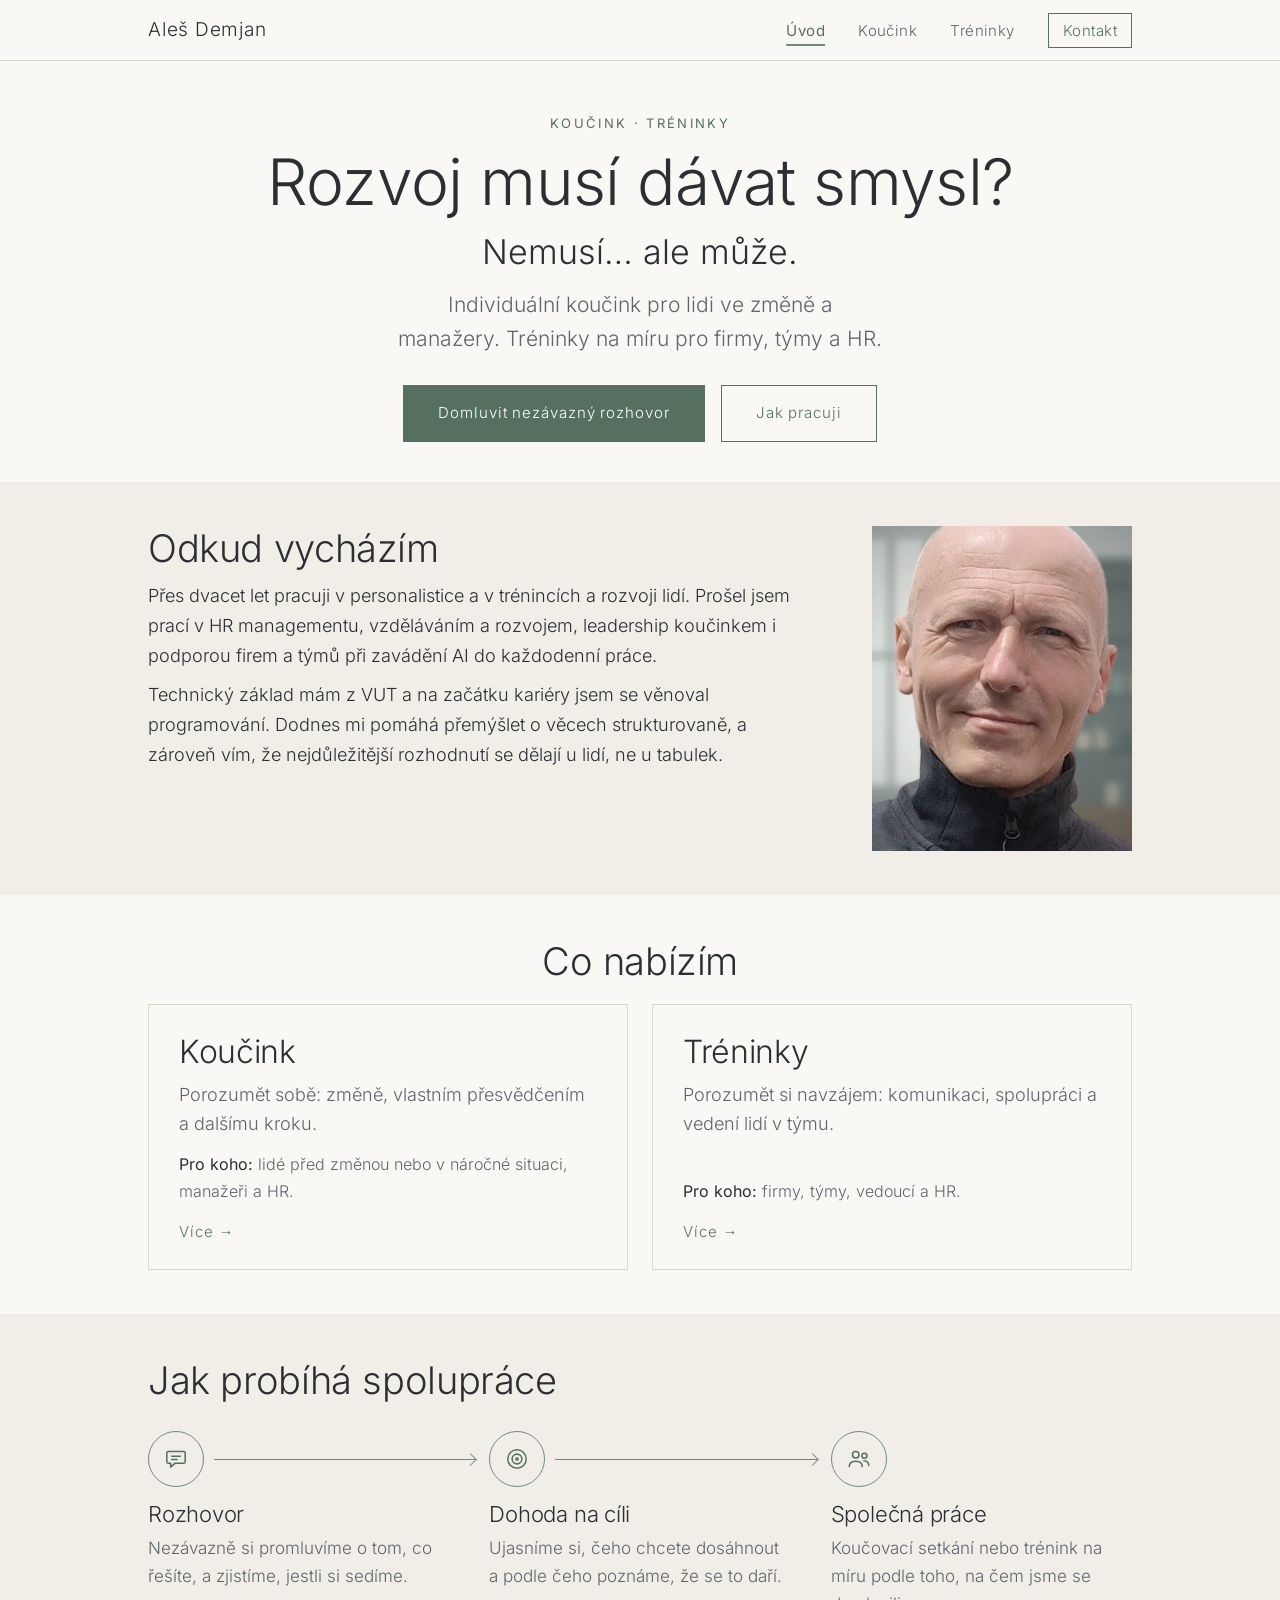
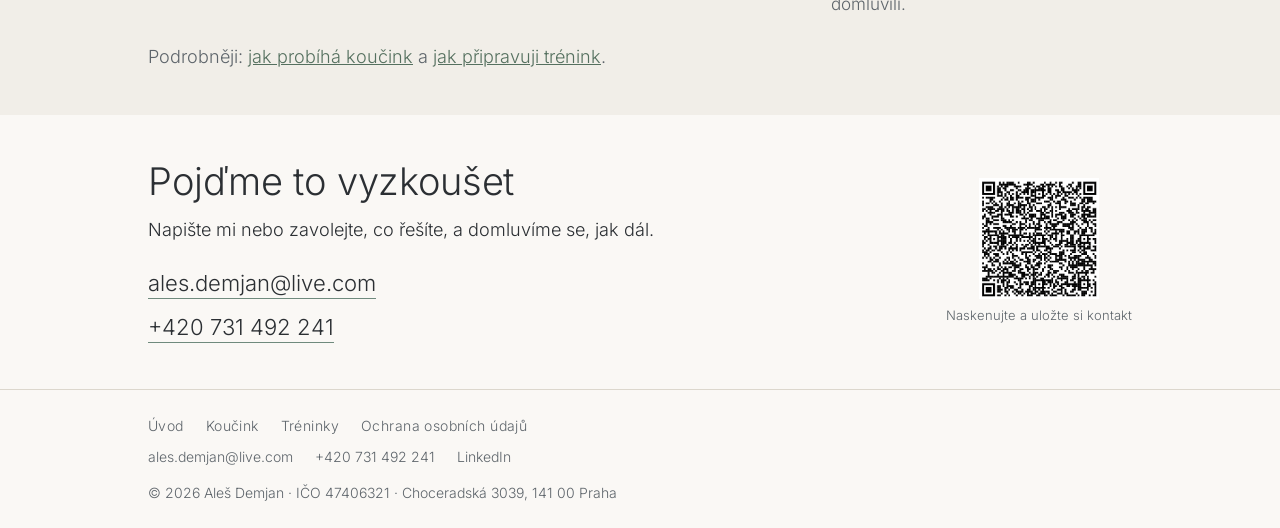
==== index.html @ a9be0a8e "P1 vizuál a UX: čitelnost, rozbalovací témata, mrak slov, kontakt, navigace, obrázky - Nadpisy s váh" ====
<!DOCTYPE html>
<html lang="cs">
<head>
<meta charset="utf-8">
<meta name="viewport" content="width=device-width, initial-scale=1">
<link rel="preload" href="/assets/fonts/inter-latin-wght-normal.woff2" as="font" type="font/woff2" crossorigin>
<link rel="preload" href="/assets/fonts/inter-latin-ext-wght-normal.woff2" as="font" type="font/woff2" crossorigin>
<title>Aleš Demjan – koučink a tréninky</title>
<meta name="description" content="Aleš Demjan – individuální koučink při změně a v náročných situacích a tréninky na míru pro firmy, týmy, vedoucí a HR.">
<link rel="canonical" href="https://alesdemjan.cz/">
<link rel="icon" href="/favicon.ico" sizes="32x32">
<link rel="icon" href="/favicon.svg" type="image/svg+xml">
<link rel="apple-touch-icon" href="/apple-touch-icon.png">
<meta property="og:type" content="website">
<meta property="og:locale" content="cs_CZ">
<meta property="og:site_name" content="Aleš Demjan">
<meta property="og:title" content="Aleš Demjan – koučink a tréninky">
<meta property="og:description" content="Individuální koučink při změně a v náročných situacích. Tréninky a workshopy na míru pro firmy, týmy, vedoucí a HR.">
<meta property="og:url" content="https://alesdemjan.cz/">
<meta property="og:image" content="https://alesdemjan.cz/assets/img/og-uvod.jpg">
<meta property="og:image:width" content="1200">
<meta property="og:image:height" content="630">
<meta name="twitter:card" content="summary_large_image">
<link rel="stylesheet" href="assets/style.css">
<script type="application/ld+json">
{
  "@context": "https://schema.org",
  "@graph": [
    {
      "@type": "Person",
      "@id": "https://alesdemjan.cz/#person",
      "name": "Aleš Demjan",
      "url": "https://alesdemjan.cz/",
      "image": "https://alesdemjan.cz/assets/img/foto.jpg",
      "email": "mailto:ales.demjan@live.com",
      "telephone": "+420731492241",
      "jobTitle": "Kouč a lektor",
      "knowsAbout": ["koučink", "firemní tréninky", "soft skills", "leadership", "AI v práci"],
      "sameAs": ["https://www.linkedin.com/in/alesdemjan/"]
    },
    {
      "@type": "ProfessionalService",
      "@id": "https://alesdemjan.cz/#sluzby",
      "name": "Aleš Demjan – koučink a tréninky",
      "url": "https://alesdemjan.cz/",
      "image": "https://alesdemjan.cz/assets/img/og-uvod.jpg",
      "email": "mailto:ales.demjan@live.com",
      "telephone": "+420731492241",
      "taxID": "47406321",
      "address": {
        "@type": "PostalAddress",
        "streetAddress": "Choceradská 3039",
        "postalCode": "141 00",
        "addressLocality": "Praha",
        "addressCountry": "CZ"
      },
      "areaServed": { "@type": "Country", "name": "Česko" },
      "founder": { "@id": "https://alesdemjan.cz/#person" },
      "sameAs": ["https://www.linkedin.com/in/alesdemjan/"]
    }
  ]
}
</script>
</head>
<body>
<a class="skip" href="#main">Přeskočit na obsah</a>

<header class="top">
  <div class="wrap">
    <a class="brand" href="/">Aleš Demjan</a>
    <nav aria-label="Hlavní navigace">
      <a class="hide-m" href="/" aria-current="page">Úvod</a>
      <a href="/koucink">Koučink</a>
      <a href="/treninky">Tréninky</a>
      <a class="nav-cta" href="#kontakt">Kontakt</a>
    </nav>
  </div>
</header>

<main id="main">

  <section class="hero center">
    <div class="wrap">
      <span class="eyebrow">Koučink · Tréninky</span>
      <h1>Rozvoj musí dávat smysl?</h1>
      <p class="tagline">Nemusí… ale může.</p>
      <p class="lead">Individuální koučink pro lidi ve změně a manažery. Tréninky na míru pro firmy, týmy a HR.</p>
      <div class="cta">
        <a class="btn btn-primary" href="#kontakt">Domluvit nezávazný rozhovor</a>
        <a class="btn" href="/koucink">Jak pracuji</a>
      </div>
    </div>
  </section>

  <section id="o-mne" class="alt">
    <div class="wrap about">
      <div>
        <h2>Odkud vycházím</h2>
        <p>Přes dvacet let pracuji v personalistice a v trénincích a rozvoji lidí. Prošel jsem prací v HR managementu, vzděláváním a rozvojem, leadership koučinkem i podporou firem a týmů při zavádění AI do každodenní práce.</p>
        <p>Technický základ mám z VUT a na začátku kariéry jsem se věnoval programování. Dodnes mi pomáhá přemýšlet o věcech strukturovaně, a zároveň vím, že nejdůležitější rozhodnutí se dělají u lidí, ne u tabulek.</p>
      </div>
      <div class="photo">
        <img src="assets/img/foto-900.webp" fetchpriority="high" srcset="assets/img/foto-450.webp 450w, assets/img/foto-900.webp 900w" sizes="(max-width: 760px) 280px, 260px" alt="Aleš Demjan" width="900" height="1125">
      </div>
    </div>
  </section>

  <section id="nabidka">
    <div class="wrap">
      <h2 class="center">Co nabízím</h2>
      <div class="paths">
        <a class="path" href="/koucink">
          <h3>Koučink</h3>
          <p>Porozumět sobě: změně, vlastním přesvědčením a dalšímu kroku.</p>
          <p class="for"><strong>Pro koho:</strong> lidé před změnou nebo v náročné situaci, manažeři a HR.</p>
          <span class="more" aria-hidden="true">Více →</span>
        </a>
        <a class="path" href="/treninky">
          <h3>Tréninky</h3>
          <p>Porozumět si navzájem: komunikaci, spolupráci a vedení lidí v týmu.</p>
          <p class="for"><strong>Pro koho:</strong> firmy, týmy, vedoucí a HR.</p>
          <span class="more" aria-hidden="true">Více →</span>
        </a>
      </div>
    </div>
  </section>

  <section id="spoluprace" class="alt">
    <div class="wrap">
      <h2>Jak probíhá spolupráce</h2>
      <ol class="flow three">
        <li class="flow-step">
          <span class="flow-icon" aria-hidden="true"><svg viewBox="0 0 24 24"><path d="M5 5h14a1.5 1.5 0 0 1 1.5 1.5v8a1.5 1.5 0 0 1-1.5 1.5h-8l-4 3.5V16H5a1.5 1.5 0 0 1-1.5-1.5v-8A1.5 1.5 0 0 1 5 5z"/><path d="M8 9.5h8M8 12.5h5"/></svg></span>
          <h3>Rozhovor</h3>
          <p>Nezávazně si promluvíme o tom, co řešíte, a zjistíme, jestli si sedíme.</p>
        </li>
        <li class="flow-step">
          <span class="flow-icon" aria-hidden="true"><svg viewBox="0 0 24 24"><circle cx="12" cy="12" r="8.5"/><circle cx="12" cy="12" r="4.5"/><circle cx="12" cy="12" r="1"/></svg></span>
          <h3>Dohoda na cíli</h3>
          <p>Ujasníme si, čeho chcete dosáhnout a podle čeho poznáme, že se to daří.</p>
        </li>
        <li class="flow-step">
          <span class="flow-icon" aria-hidden="true"><svg viewBox="0 0 24 24"><circle cx="9" cy="8" r="3"/><path d="M3 19c0-3.3 2.7-5 6-5s6 1.7 6 5"/><circle cx="17" cy="9" r="2.3"/><path d="M16.5 13.6c2.6.1 4.5 1.6 4.5 4.4"/></svg></span>
          <h3>Společná práce</h3>
          <p>Koučovací setkání nebo trénink na míru podle toho, na čem jsme se domluvili.</p>
        </li>
      </ol>
      <p class="more-links">Podrobněji: <a href="/koucink#spoluprace">jak probíhá koučink</a> a <a href="/treninky#postup">jak připravuji trénink</a>.</p>
    </div>
  </section>

  <!-- Reference – zatím skryté. Doplnit jen se souhlasem autora citace, pak odstranit komentář kolem sekce.
  <section id="reference">
    <div class="wrap">
      <h2>Kde jsem pracoval</h2>
      <p>Typy firem a odvětví: DOPLNIT</p>
      <div class="grid">
        <blockquote class="quote">
          <p>„Text reference“</p>
          <footer>Jméno, pozice, firma</footer>
        </blockquote>
      </div>
      <p><a href="https://www.linkedin.com/in/alesdemjan/">Více na LinkedInu</a></p>
    </div>
  </section>
  -->

  <!-- Blog – zatím skrytý, až bude hotový, odstraňte komentář kolem sekce
  <section id="blog">
    <div class="wrap">
      <span class="eyebrow">Blog</span>
      <h2>Postupně sem přibudou texty</h2>
      <p>Připravuji krátké články o změně, komunikaci a vedení lidí. Pokud vás zajímá konkrétní téma, napište mi.</p>
    </div>
  </section>
  -->

  <section id="kontakt">
    <div class="wrap contact">
      <div>
        <h2>Pojďme to vyzkoušet</h2>
        <p>Napište mi nebo zavolejte, co řešíte, a domluvíme se, jak dál.</p>
        <div class="contact-lines">
          <div><a href="mailto:ales.demjan@live.com">ales.demjan@live.com</a></div>
          <div><a href="tel:+420731492241">+420 731 492 241</a></div>
        </div>
      </div>
      <a class="btn vcf" href="/kontakt.vcf" download>Uložit kontakt do telefonu</a>
      <figure class="qr">
        <img src="assets/img/qr-kontakt.png" alt="QR kód s kontaktem Aleše Demjana do telefonu" width="339" height="341" loading="lazy">
        <figcaption>Naskenujte a uložte si kontakt</figcaption>
      </figure>
    </div>
  </section>

</main>

<footer>
  <div class="wrap foot">
    <nav class="foot-nav" aria-label="Odkazy v patičce">
      <a href="/">Úvod</a>
      <a href="/koucink">Koučink</a>
      <a href="/treninky">Tréninky</a>
      <a href="/zasady-ochrany-osobnich-udaju">Ochrana osobních údajů</a>
    </nav>
    <div class="foot-contact">
      <a href="mailto:ales.demjan@live.com">ales.demjan@live.com</a>
      <a href="tel:+420731492241">+420 731 492 241</a>
      <a href="https://www.linkedin.com/in/alesdemjan/" rel="me">LinkedIn</a>
    </div>
    <div class="foot-legal">© <span id="y"></span> Aleš Demjan · IČO 47406321 · Choceradská 3039, 141 00 Praha</div>
  </div>
</footer>
<script>document.getElementById('y').textContent = new Date().getFullYear();</script>
<!-- Cloudflare Web Analytics (bez cookies) --><script type="module" src="https://static.cloudflareinsights.com/beacon.min.js" data-cf-beacon='{"token": "a8c0a45e6b894fd8a64b70126a6de083"}'></script><!-- End Cloudflare Web Analytics -->
</body>
</html>
---- assets/style.css ----
/* Společné styly pro všechny stránky alesdemjan.cz */

/* Písmo Inter (self-host, variabilní řez pokrývá 200–500) */
@font-face {
  font-family: "Inter";
  font-style: normal;
  font-weight: 100 900;
  font-display: swap;
  src: url("fonts/inter-latin-ext-wght-normal.woff2") format("woff2");
  unicode-range: U+0100-02BA, U+02BD-02C5, U+02C7-02CC, U+02CE-02D7, U+02DD-02FF, U+0304, U+0308, U+0329, U+1D00-1DBF, U+1E00-1E9F, U+1EF2-1EFF, U+2020, U+20A0-20AB, U+20AD-20C0, U+2113, U+2C60-2C7F, U+A720-A7FF;
}
@font-face {
  font-family: "Inter";
  font-style: normal;
  font-weight: 100 900;
  font-display: swap;
  src: url("fonts/inter-latin-wght-normal.woff2") format("woff2");
  unicode-range: U+0000-00FF, U+0131, U+0152-0153, U+02BB-02BC, U+02C6, U+02DA, U+02DC, U+0304, U+0308, U+0329, U+2000-206F, U+20AC, U+2122, U+2191, U+2193, U+2212, U+2215, U+FEFF, U+FFFD;
}

:root {
  --bg: #faf8f5;
  --bg-alt: #f1eee8;
  --ink: #2b2f33;
  --ink-soft: #5e656b;
  --accent: #6f8a7d;
  --accent-dark: #55705f;
  --line: #dcd7cd;
  --max: 1040px;
}
* { box-sizing: border-box; margin: 0; padding: 0; }
html { scroll-behavior: smooth; scroll-padding-top: 72px; }
body {
  font-family: "Inter", "Helvetica Neue", Arial, sans-serif;
  font-weight: 300;
  font-size: 18px;
  line-height: 1.65;
  color: var(--ink);
  background: var(--bg);
  -webkit-font-smoothing: antialiased;
}
a { color: inherit; }
:focus-visible { outline: 2px solid var(--accent-dark); outline-offset: 3px; }
.wrap { max-width: var(--max); margin: 0 auto; padding: 0 28px; }

/* Navigace */
header.top {
  position: sticky; top: 0; z-index: 10;
  background: rgba(250,248,245,.92);
  backdrop-filter: blur(8px);
  border-bottom: 1px solid var(--line);
}
header.top .wrap { display: flex; justify-content: space-between; align-items: center; height: 60px; }
.brand { font-weight: 300; font-size: 19px; letter-spacing: .04em; text-decoration: none; white-space: nowrap; }
nav { white-space: nowrap; }
nav a {
  text-decoration: none; font-size: 15px; letter-spacing: .03em;
  margin-left: 28px; color: var(--ink-soft); transition: color .2s;
}
nav a:hover, nav a[aria-current="page"] { color: var(--accent-dark); }
nav a[aria-current="page"] { font-weight: 400; text-decoration: underline; text-decoration-color: var(--accent); text-decoration-thickness: 2px; text-underline-offset: 8px; }
nav a.nav-cta { padding: 7px 14px; border: 1px solid var(--accent-dark); color: var(--accent-dark); transition: background .2s, color .2s; }
nav a.nav-cta:hover { background: var(--accent-dark); color: #fff; }
.skip { position: absolute; left: 12px; top: -60px; z-index: 20; padding: 10px 16px; background: var(--accent-dark); color: #fff; text-decoration: none; }
.skip:focus { top: 10px; }

/* Sekce */
section { padding: 44px 0; }
section.alt { background: var(--bg-alt); }
h1, h2, h3, h4 { font-weight: 300; letter-spacing: -.01em; line-height: 1.2; }
h1 { font-size: clamp(38px, 6vw, 64px); }
h2 { font-size: clamp(28px, 3.6vw, 38px); margin-bottom: 10px; }
h3 { font-size: 22px; font-weight: 300; margin-bottom: 6px; }
.eyebrow {
  font-size: 13px; letter-spacing: .18em; text-transform: uppercase;
  color: var(--accent-dark); font-weight: 400; margin-bottom: 10px; display: block;
}
.lead { font-size: 21px; color: var(--ink-soft); max-width: 640px; margin-top: 14px; }
p { max-width: 680px; }
p + p { margin-top: 10px; }

/* Hero */
.hero { padding: 52px 0 40px; }
.hero.center { text-align: center; }
.hero.center h1, .hero.center .lead { text-wrap: balance; }
.tagline { font-weight: 300; font-size: clamp(24px, 3.2vw, 34px); line-height: 1.25; margin-top: 10px; }
h2.center { text-align: center; }
.sr-only { position: absolute; width: 1px; height: 1px; overflow: hidden; clip: rect(0 0 0 0); white-space: nowrap; }
.hero.center p { margin-left: auto; margin-right: auto; }

/* Hero s fotkou v pozadí (Koučink, Tréninky) */
.hero-photo { position: relative; overflow: hidden; padding: 80px 0 72px; }
.hero-photo .hero-bg {
  position: absolute; inset: 0; width: 100%; height: 100%;
  object-fit: cover; object-position: 50% 30%; z-index: 0;
}
.hero-koucink .hero-bg { object-position: 60% 12%; }
.hero-treninky .hero-bg { object-position: 70% 6%; }
.hero-photo::before {
  content: ""; position: absolute; inset: 0; z-index: 1;
  background: linear-gradient(to right, rgba(250,248,245,.92), rgba(250,248,245,.20));
}
.hero-photo .wrap { position: relative; z-index: 2; }
.hero-photo.center { text-align: left; }
.hero-photo.center p { margin-left: 0; margin-right: 0; }
.hero-photo .lead { color: var(--ink); }
.hero-photo .eyebrow { color: #2e4236; }
.hero-after { padding: 26px 0 40px; }
.btn {
  display: inline-block; margin-top: 28px; padding: 15px 34px;
  border: 1px solid var(--accent-dark); color: var(--accent-dark);
  text-decoration: none; font-size: 15px; letter-spacing: .06em;
  transition: background .25s, color .25s;
}
.btn:hover { background: var(--accent-dark); color: #fff; }
.btn-primary { background: var(--accent-dark); color: #fff; }
.btn-primary:hover { background: var(--ink); border-color: var(--ink); }
.cta { display: flex; flex-wrap: wrap; gap: 12px 16px; justify-content: center; margin-top: 28px; }
.cta .btn { margin-top: 0; }
.more-links { margin-top: 24px; color: var(--ink-soft); }
.more-links a { color: var(--accent-dark); }

/* Mřížka karet */
.grid { display: grid; grid-template-columns: repeat(auto-fit, minmax(290px, 1fr)); gap: 20px 28px; margin-top: 20px; }
.grid.two { grid-template-columns: repeat(2, 1fr); gap: 20px 56px; }
.card { padding: 18px 0 0; border-top: 1px solid var(--line); }
.card p { color: var(--ink-soft); font-size: 17px; }

/* Portrét */
.about { display: grid; grid-template-columns: 1fr 260px; gap: 56px; align-items: start; }
.photo {
  aspect-ratio: 4 / 5; background: var(--line);
  display: flex; align-items: center; justify-content: center;
  color: var(--ink-soft); font-size: 14px; text-align: center;
}
.photo img { width: 100%; height: 100%; object-fit: cover; display: block; }

/* Kroky */
.steps { margin-top: 20px; display: grid; grid-template-columns: repeat(4, 1fr); gap: 28px; counter-reset: s; }
.step { counter-increment: s; }
.step::before {
  content: counter(s, decimal-leading-zero);
  display: block; font-weight: 200; font-size: 34px; color: var(--accent); margin-bottom: 4px;
}
.step p { color: var(--ink-soft); font-size: 17px; }

/* Seznam */
ul.plain { list-style: none; margin-top: 14px; max-width: 680px; }
ul.plain li { padding: 8px 0; border-bottom: 1px solid var(--line); color: var(--ink-soft); }
ul.plain li strong { font-weight: 400; color: var(--ink); }

/* Kontakt */
.contact-lines { margin-top: 20px; font-size: 22px; }
.contact-lines a { text-decoration: none; border-bottom: 1px solid var(--accent); padding-bottom: 2px; }
.contact-lines a:hover { color: var(--accent-dark); }
.contact-lines div + div { margin-top: 8px; }

.contact { display: grid; grid-template-columns: 1fr auto; gap: 40px; align-items: center; }
.qr { text-align: center; }
.qr img { display: block; width: 120px; height: auto; margin: 0 auto; }
.btn.vcf { display: none; }
.ask-list { margin: 12px 0 0 20px; color: var(--ink-soft); max-width: 640px; }
.ask-list li + li { margin-top: 2px; }
#kontakt .btn-primary { margin-top: 22px; }

/* Koučink: časté otázky */
.faq { margin-top: 16px; max-width: 760px; border-top: 1px solid var(--line); }
.faq details { border-bottom: 1px solid var(--line); }
.faq summary {
  list-style: none; cursor: pointer; position: relative;
  padding: 14px 40px 14px 0; font-size: 19px; font-weight: 400;
}
.faq summary::-webkit-details-marker { display: none; }
.faq summary::after, .topic summary::after {
  content: "+"; position: absolute; right: 6px; top: 10px;
  font-size: 26px; font-weight: 200; line-height: 1; color: var(--accent-dark);
}
.faq details[open] summary::after, .topic[open] summary::after { content: "–"; }
.faq details p { color: var(--ink-soft); font-size: 17px; padding: 0 40px 16px 0; }
.qr figcaption { margin-top: 6px; font-size: 13px; color: var(--ink-soft); }

/* Koučink: kroky vedle fotky */
.steps-photo { display: grid; grid-template-columns: 1fr 1fr; gap: 40px; margin-top: 20px; align-items: stretch; }
.steps-photo .steps { margin-top: 0; }
.steps.two { grid-template-columns: repeat(2, 1fr); }
.steps-img { margin: 0; }
.steps-img img { display: block; width: 100%; height: 100%; object-fit: cover; }

footer { padding: 24px 0; border-top: 1px solid var(--line); font-size: 14px; color: var(--ink-soft); }
.foot { display: grid; gap: 8px; }
.foot-nav, .foot-contact { display: flex; flex-wrap: wrap; gap: 6px 22px; }
.foot a { text-decoration: none; color: var(--ink-soft); margin-left: 0; font-size: 14px; }
.foot a:hover, .foot a[aria-current="page"] { color: var(--accent-dark); }
.foot-legal { margin-top: 4px; }

/* 404 a právní stránka */
.h3 { font-size: clamp(26px, 3vw, 32px); font-weight: 300; margin-bottom: 8px; }
.not-found { grid-template-columns: repeat(3, 1fr); margin-top: 32px; text-align: left; }
.legal h2 { font-size: 24px; margin: 28px 0 6px; }
.legal h2:first-child { margin-top: 0; }
.legal p { color: var(--ink-soft); }
.legal a { color: var(--accent-dark); }
.legal-date { margin-top: 28px; font-size: 15px; }

/* Úvodní stránka: rozcestník */
.paths { display: grid; grid-template-columns: repeat(2, 1fr); gap: 24px; margin-top: 20px; }
.path {
  display: flex; flex-direction: column; padding: 28px 30px 24px;
  border: 1px solid var(--line); text-decoration: none; background: var(--bg);
  transition: border-color .25s;
}
.path:hover { border-color: var(--accent-dark); }
.path h3 { font-size: clamp(26px, 3vw, 32px); font-weight: 300; margin-bottom: 8px; }
.path p { color: var(--ink-soft); flex: 1; }
.path p.for { flex: 0; margin-top: 12px; font-size: 16px; }
.path .for strong { font-weight: 400; color: var(--ink); }
.path .more { margin-top: 16px; color: var(--accent-dark); font-size: 15px; letter-spacing: .06em; }

/* Tréninky: katalog témat (rozbalovací karty) */
.hint { color: var(--ink-soft); font-size: 16px; }
.chips {
  position: sticky; top: 60px; z-index: 5; display: flex; gap: 8px;
  overflow-x: auto; white-space: nowrap; margin: 16px 0 0; padding: 10px 0;
  background: var(--bg-alt); scrollbar-width: none;
}
.chips::-webkit-scrollbar { display: none; }
.chips a {
  flex: none; margin-left: 0; padding: 6px 14px; border: 1px solid var(--line); border-radius: 999px;
  background: var(--bg); font-size: 14px; text-decoration: none; color: var(--ink);
}
.chips a:hover { border-color: var(--accent-dark); color: var(--accent-dark); }
.topic-group { margin-top: 24px; scroll-margin-top: 124px; }
.topic-group + .topic-group { margin-top: 36px; }
.topic-group > h3 { font-size: 26px; margin-bottom: 0; }
.topics { display: grid; grid-template-columns: repeat(3, 1fr); gap: 16px; margin-top: 14px; align-items: start; }
.topic { background: var(--bg); border: 1px solid var(--line); border-top: 2px solid var(--accent); }
.topic summary { list-style: none; cursor: pointer; position: relative; display: block; padding: 14px 44px 14px 18px; }
.topic summary::-webkit-details-marker { display: none; }
.topic summary::after { right: 16px; top: 14px; }
.topic-name { display: block; font-size: 20px; font-weight: 300; line-height: 1.25; margin-bottom: 4px; }
.topic-sub { display: block; color: var(--ink-soft); font-size: 15px; line-height: 1.45; }
.topic ul { list-style: none; margin: 0 18px; padding: 12px 0 0; border-top: 1px solid var(--line); font-size: 15px; line-height: 1.45; }
.topic li { position: relative; padding-left: 16px; }
.topic li + li { margin-top: 4px; }
.topic li::before { content: "–"; position: absolute; left: 0; color: var(--accent-dark); }
.topic-ask { display: inline-block; margin: 12px 18px 16px; font-size: 14px; color: var(--accent-dark); }
@media (prefers-reduced-motion: reduce) {
  html { scroll-behavior: auto; }
}

/* Tréninky: mrak slov (obrázek) */
.cloud-img { display: block; width: 100%; max-width: 900px; height: auto; margin: 0 auto; }

/* Tréninky: formy spolupráce */
.formats { list-style: none; margin-top: 24px; display: grid; gap: 20px; }
.format .bar { height: 6px; background: var(--accent); margin-bottom: 10px; }
.format h3 { margin-bottom: 2px; }
.format p { color: var(--ink-soft); font-size: 17px; }

/* Tréninky: forma dodání (fotka vlevo, text vpravo) */
.split { display: grid; grid-template-columns: 1fr 1fr; gap: 48px; align-items: center; }
.split-img { margin: 0; }
.split-img img { display: block; width: 100%; height: auto; }
.split h3 { margin-top: 6px; }
.split p { color: var(--ink-soft); font-size: 17px; }

/* Tréninky: příprava jako tok kroků (ikony spojené šipkami) */
.flow { list-style: none; margin-top: 28px; display: grid; grid-template-columns: repeat(5, 1fr); gap: 24px; }
.flow-step { position: relative; }
.flow-icon {
  display: flex; align-items: center; justify-content: center;
  width: 56px; height: 56px; border-radius: 50%; margin-bottom: 14px;
  border: 1px solid var(--accent); background: var(--bg-alt); color: var(--accent-dark);
}
.flow-icon svg { width: 26px; height: 26px; fill: none; stroke: currentColor; stroke-width: 1.4; stroke-linecap: round; stroke-linejoin: round; }
.flow-step::after, .flow-step::before { content: ""; position: absolute; }
.flow-step::after { top: 28px; left: 66px; right: -14px; height: 1px; background: var(--accent); }
.flow-step::before {
  top: 24px; right: -14px; width: 8px; height: 8px;
  border-top: 1px solid var(--accent); border-right: 1px solid var(--accent); transform: rotate(45deg);
}
.flow-step:last-child::after, .flow-step:last-child::before { display: none; }
.flow-step p { color: var(--ink-soft); font-size: 17px; }
.flow.three { grid-template-columns: repeat(3, 1fr); gap: 40px; }
.flow.three .flow-step::after { right: -26px; }
.flow.three .flow-step::before { right: -26px; }

/* Tréninky: technologie – symbol uprostřed čtyř bloků */
.tech { display: grid; grid-template-columns: 1fr 180px 1fr; gap: 28px 40px; margin-top: 20px; align-items: start; }
.tech .card:nth-of-type(odd) { grid-column: 1; }
.tech .card:nth-of-type(even) { grid-column: 3; }
.tech-symbol { grid-column: 2; grid-row: 1 / span 2; align-self: center; width: 180px; height: 180px; }
.tech-symbol circle, .tech-symbol path, .tech-symbol rect { fill: none; stroke-linecap: round; stroke-linejoin: round; }
.tech-symbol .ts-orbit { stroke: var(--line); stroke-width: 1; }
.tech-symbol .ts-dots { stroke: var(--accent); stroke-width: 1.2; stroke-dasharray: 0 6; opacity: .6; }
.tech-symbol .ts-dot { fill: var(--line); stroke: none; }
.tech-symbol .ts-link { stroke: var(--accent-dark); stroke-width: 1.2; }
.tech-symbol .ts-node { fill: var(--bg); stroke: var(--accent); stroke-width: 1.2; }
.tech-symbol .ts-joint { fill: var(--accent-dark); stroke: none; }
.tech-symbol .ts-center { fill: var(--bg); stroke: var(--accent); stroke-width: 1.4; }
.tech-symbol .ts-icon * { stroke: var(--accent-dark); stroke-width: 1.2; }

@media (max-width: 900px) {
  .steps { grid-template-columns: repeat(2, 1fr); }
  .flow, .flow.three { grid-template-columns: 1fr; gap: 22px; }
  .flow-step { display: grid; grid-template-columns: 56px 1fr; grid-auto-rows: min-content; column-gap: 20px; min-height: 92px; }
  .flow-icon { grid-row: 1 / span 2; margin-bottom: 0; }
  .flow-step::after { top: 64px; bottom: -14px; left: 28px; right: auto; width: 1px; height: auto; }
  .flow-step::before, .flow.three .flow-step::before { top: auto; bottom: -14px; left: 24px; right: auto; transform: rotate(135deg); }
  .flow.three .flow-step::after { right: auto; }
  .tech { grid-template-columns: 1fr 140px 1fr; gap: 24px 28px; }
  .tech-symbol { width: 140px; height: 140px; }
  .split { gap: 32px; }
  .topics { grid-template-columns: repeat(2, 1fr); }
  .grid.two { gap: 28px 36px; }
  .hero-photo::before { background: rgba(250,248,245,.85); }
  .hero-koucink .hero-bg { object-position: 35% 12%; }
  .hero-treninky .hero-bg { object-position: 75% 6%; }
}
@media (max-width: 760px) {
  section { padding: 32px 0; }
  .hero { padding: 36px 0 28px; }
  .hero-photo { padding: 48px 0 44px; }
  .hero-after { padding: 20px 0 32px; }
  .about { grid-template-columns: 1fr; gap: 24px; }
  .photo { order: -1; width: 100%; max-width: 280px; margin: 0 auto; }
  nav a { margin-left: 16px; font-size: 14px; }
  nav a.nav-cta { padding: 6px 10px; }
  .qr { display: none; }
  .btn.vcf { display: inline-block; margin-top: 0; justify-self: start; }
  .contact { grid-template-columns: 1fr; gap: 24px; }
  nav a.hide-m { display: none; }
  body { font-size: 17px; }
  .paths, .grid.two { grid-template-columns: 1fr; }
  .steps-photo { grid-template-columns: 1fr; gap: 28px; }
  .steps-img img { height: auto; aspect-ratio: 3 / 2; }
  .split { grid-template-columns: 1fr; gap: 24px; }
  .tech { grid-template-columns: 1fr; gap: 24px; }
  .tech .card:nth-of-type(n) { grid-column: 1; }
  .tech-symbol { grid-column: 1; grid-row: auto; justify-self: center; }
  .path { padding: 24px 22px 20px; }
}
@media (max-width: 520px) {
  .wrap { padding: 0 20px; }
  .brand { font-size: 17px; letter-spacing: .02em; }
  nav a { margin-left: 14px; letter-spacing: .01em; }
  .steps, .steps.two { grid-template-columns: 1fr; }
  .topics { grid-template-columns: 1fr; }
}
@media (max-width: 380px) {
  nav a { margin-left: 10px; }
  .brand { font-size: 16px; }
}
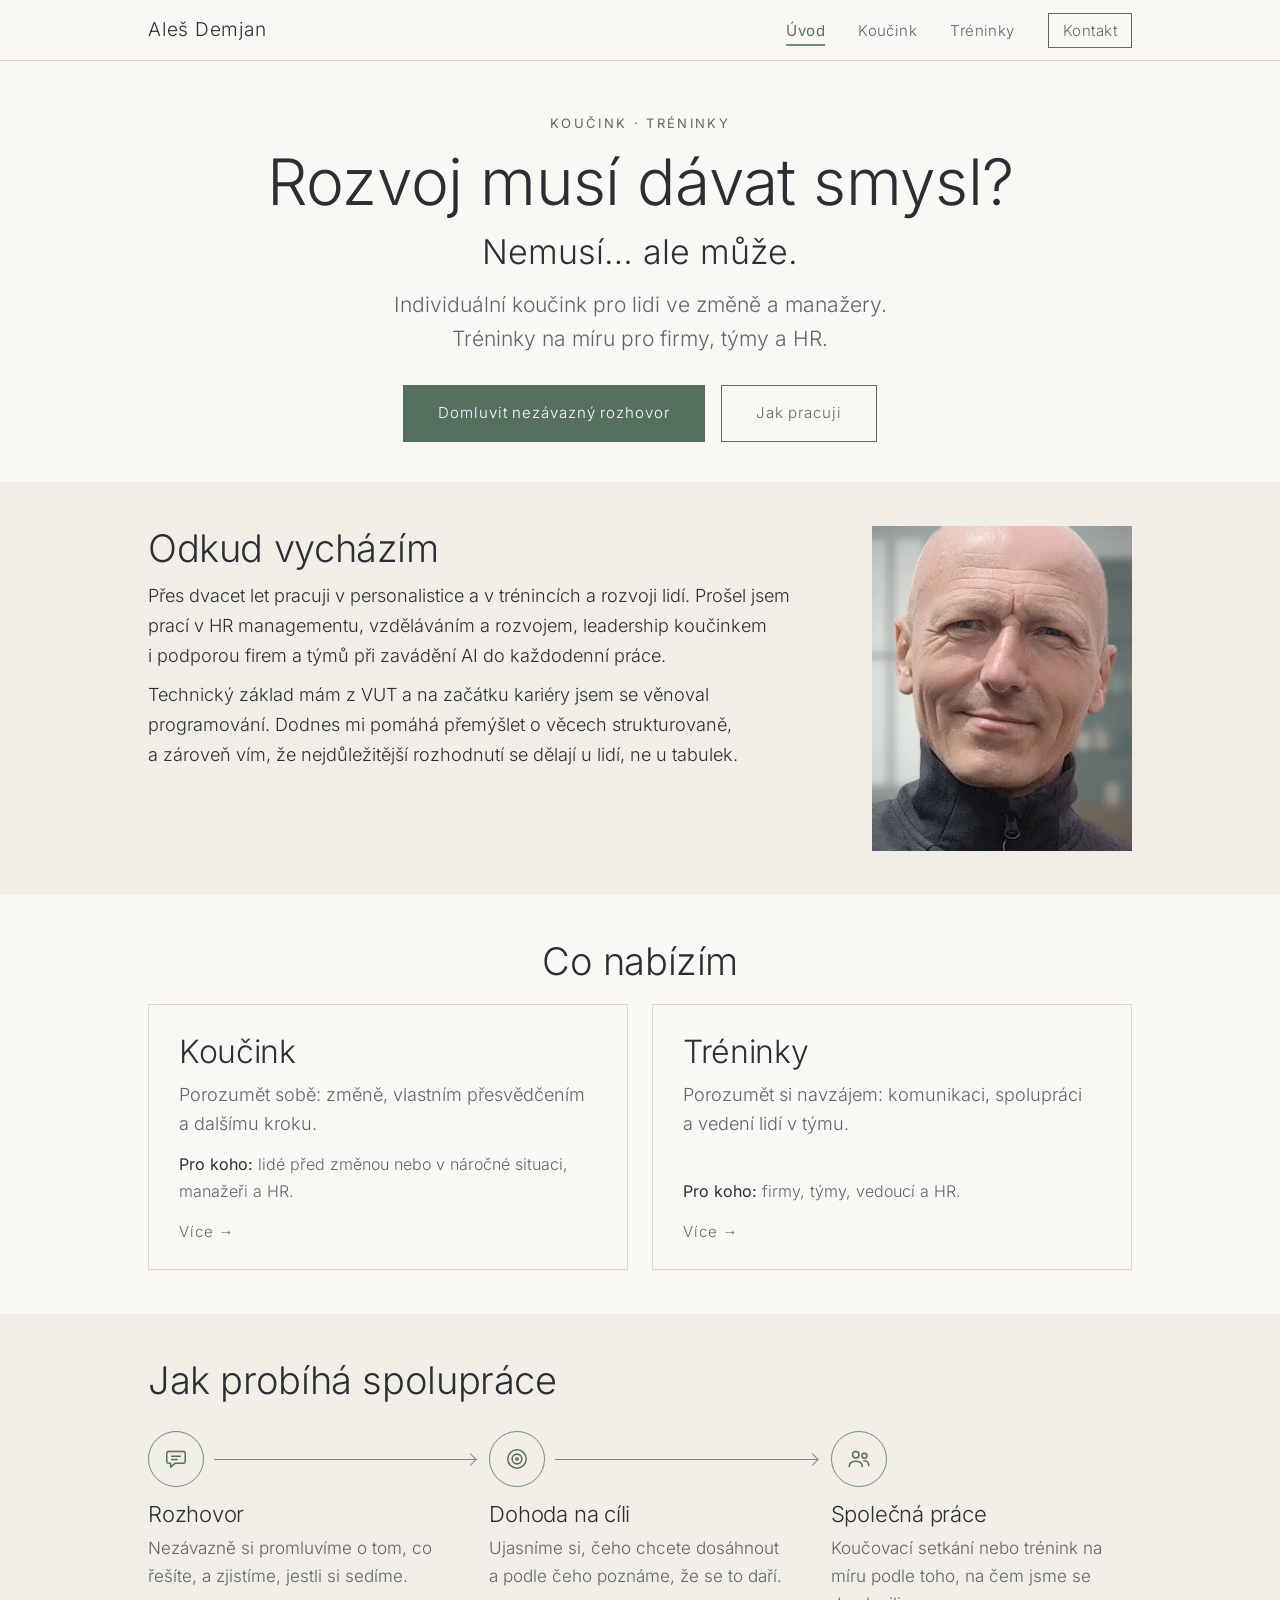
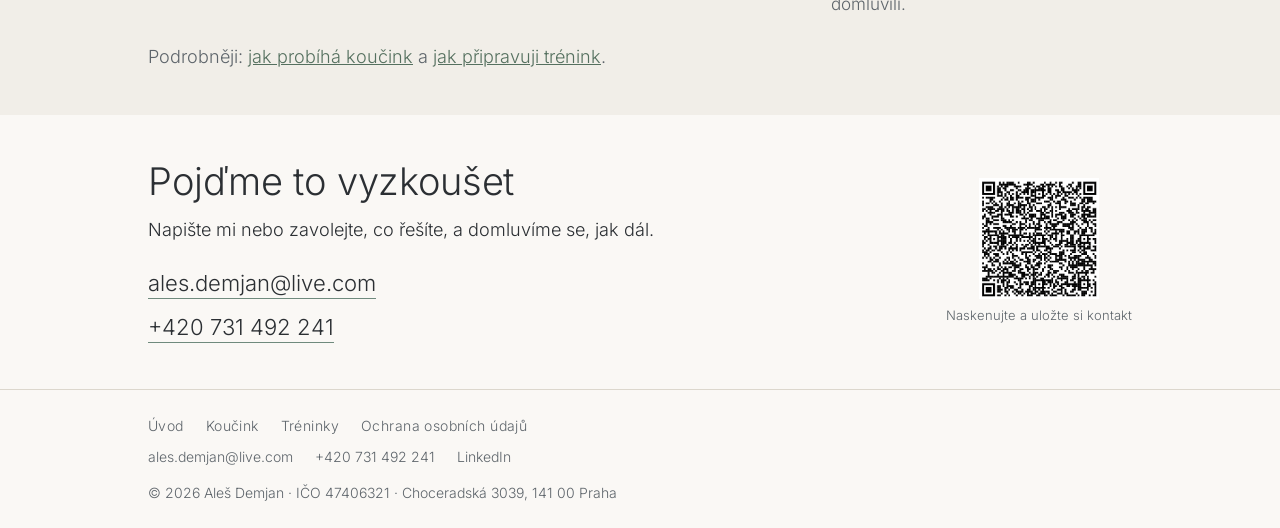
==== commit 80810c21: "P2: title a description, prolinkování, česká typografie, návrhy a checklist - Nové title/description" ====
--- a/index.html
+++ b/index.html
@@ -5,8 +5,8 @@
 <meta name="viewport" content="width=device-width, initial-scale=1">
 <link rel="preload" href="/assets/fonts/inter-latin-wght-normal.woff2" as="font" type="font/woff2" crossorigin>
 <link rel="preload" href="/assets/fonts/inter-latin-ext-wght-normal.woff2" as="font" type="font/woff2" crossorigin>
-<title>Aleš Demjan – koučink a tréninky</title>
-<meta name="description" content="Aleš Demjan – individuální koučink při změně a v náročných situacích a tréninky na míru pro firmy, týmy, vedoucí a HR.">
+<title>Aleš Demjan | Koučink a firemní tréninky na míru</title>
+<meta name="description" content="Individuální koučink při změně a v náročných situacích. Tréninky a workshopy na míru pro firmy, týmy, vedoucí a HR. Online i osobně.">
 <link rel="canonical" href="https://alesdemjan.cz/">
 <link rel="icon" href="/favicon.ico" sizes="32x32">
 <link rel="icon" href="/favicon.svg" type="image/svg+xml">
@@ -14,8 +14,8 @@
 <meta property="og:type" content="website">
 <meta property="og:locale" content="cs_CZ">
 <meta property="og:site_name" content="Aleš Demjan">
-<meta property="og:title" content="Aleš Demjan – koučink a tréninky">
-<meta property="og:description" content="Individuální koučink při změně a v náročných situacích. Tréninky a workshopy na míru pro firmy, týmy, vedoucí a HR.">
+<meta property="og:title" content="Aleš Demjan | Koučink a firemní tréninky na míru">
+<meta property="og:description" content="Individuální koučink při změně a v náročných situacích. Tréninky a workshopy na míru pro firmy, týmy, vedoucí a HR. Online i osobně.">
 <meta property="og:url" content="https://alesdemjan.cz/">
 <meta property="og:image" content="https://alesdemjan.cz/assets/img/og-uvod.jpg">
 <meta property="og:image:width" content="1200">
@@ -84,7 +84,7 @@
       <span class="eyebrow">Koučink · Tréninky</span>
       <h1>Rozvoj musí dávat smysl?</h1>
       <p class="tagline">Nemusí… ale může.</p>
-      <p class="lead">Individuální koučink pro lidi ve změně a manažery. Tréninky na míru pro firmy, týmy a HR.</p>
+      <p class="lead">Individuální koučink pro lidi ve změně a&nbsp;manažery. Tréninky na míru pro firmy, týmy a&nbsp;HR.</p>
       <div class="cta">
         <a class="btn btn-primary" href="#kontakt">Domluvit nezávazný rozhovor</a>
         <a class="btn" href="/koucink">Jak pracuji</a>
@@ -96,8 +96,8 @@
     <div class="wrap about">
       <div>
         <h2>Odkud vycházím</h2>
-        <p>Přes dvacet let pracuji v personalistice a v trénincích a rozvoji lidí. Prošel jsem prací v HR managementu, vzděláváním a rozvojem, leadership koučinkem i podporou firem a týmů při zavádění AI do každodenní práce.</p>
-        <p>Technický základ mám z VUT a na začátku kariéry jsem se věnoval programování. Dodnes mi pomáhá přemýšlet o věcech strukturovaně, a zároveň vím, že nejdůležitější rozhodnutí se dělají u lidí, ne u tabulek.</p>
+        <p>Přes dvacet let pracuji v&nbsp;personalistice a&nbsp;v&nbsp;trénincích a&nbsp;rozvoji lidí. Prošel jsem prací v&nbsp;HR managementu, vzděláváním a&nbsp;rozvojem, leadership koučinkem i&nbsp;podporou firem a&nbsp;týmů při zavádění AI do každodenní práce.</p>
+        <p>Technický základ mám z&nbsp;VUT a&nbsp;na začátku kariéry jsem se věnoval programování. Dodnes mi pomáhá přemýšlet o&nbsp;věcech strukturovaně, a&nbsp;zároveň vím, že nejdůležitější rozhodnutí se dělají u&nbsp;lidí, ne u&nbsp;tabulek.</p>
       </div>
       <div class="photo">
         <img src="assets/img/foto-900.webp" fetchpriority="high" srcset="assets/img/foto-450.webp 450w, assets/img/foto-900.webp 900w" sizes="(max-width: 760px) 280px, 260px" alt="Aleš Demjan" width="900" height="1125">
@@ -111,14 +111,14 @@
       <div class="paths">
         <a class="path" href="/koucink">
           <h3>Koučink</h3>
-          <p>Porozumět sobě: změně, vlastním přesvědčením a dalšímu kroku.</p>
-          <p class="for"><strong>Pro koho:</strong> lidé před změnou nebo v náročné situaci, manažeři a HR.</p>
+          <p>Porozumět sobě: změně, vlastním přesvědčením a&nbsp;dalšímu kroku.</p>
+          <p class="for"><strong>Pro koho:</strong> lidé před změnou nebo v&nbsp;náročné situaci, manažeři a&nbsp;HR.</p>
           <span class="more" aria-hidden="true">Více →</span>
         </a>
         <a class="path" href="/treninky">
           <h3>Tréninky</h3>
-          <p>Porozumět si navzájem: komunikaci, spolupráci a vedení lidí v týmu.</p>
-          <p class="for"><strong>Pro koho:</strong> firmy, týmy, vedoucí a HR.</p>
+          <p>Porozumět si navzájem: komunikaci, spolupráci a&nbsp;vedení lidí v&nbsp;týmu.</p>
+          <p class="for"><strong>Pro koho:</strong> firmy, týmy, vedoucí a&nbsp;HR.</p>
           <span class="more" aria-hidden="true">Více →</span>
         </a>
       </div>
@@ -132,12 +132,12 @@
         <li class="flow-step">
           <span class="flow-icon" aria-hidden="true"><svg viewBox="0 0 24 24"><path d="M5 5h14a1.5 1.5 0 0 1 1.5 1.5v8a1.5 1.5 0 0 1-1.5 1.5h-8l-4 3.5V16H5a1.5 1.5 0 0 1-1.5-1.5v-8A1.5 1.5 0 0 1 5 5z"/><path d="M8 9.5h8M8 12.5h5"/></svg></span>
           <h3>Rozhovor</h3>
-          <p>Nezávazně si promluvíme o tom, co řešíte, a zjistíme, jestli si sedíme.</p>
+          <p>Nezávazně si promluvíme o&nbsp;tom, co řešíte, a&nbsp;zjistíme, jestli si sedíme.</p>
         </li>
         <li class="flow-step">
           <span class="flow-icon" aria-hidden="true"><svg viewBox="0 0 24 24"><circle cx="12" cy="12" r="8.5"/><circle cx="12" cy="12" r="4.5"/><circle cx="12" cy="12" r="1"/></svg></span>
           <h3>Dohoda na cíli</h3>
-          <p>Ujasníme si, čeho chcete dosáhnout a podle čeho poznáme, že se to daří.</p>
+          <p>Ujasníme si, čeho chcete dosáhnout a&nbsp;podle čeho poznáme, že se to daří.</p>
         </li>
         <li class="flow-step">
           <span class="flow-icon" aria-hidden="true"><svg viewBox="0 0 24 24"><circle cx="9" cy="8" r="3"/><path d="M3 19c0-3.3 2.7-5 6-5s6 1.7 6 5"/><circle cx="17" cy="9" r="2.3"/><path d="M16.5 13.6c2.6.1 4.5 1.6 4.5 4.4"/></svg></span>
@@ -153,7 +153,7 @@
   <section id="reference">
     <div class="wrap">
       <h2>Kde jsem pracoval</h2>
-      <p>Typy firem a odvětví: DOPLNIT</p>
+      <p>Typy firem a&nbsp;odvětví: DOPLNIT</p>
       <div class="grid">
         <blockquote class="quote">
           <p>„Text reference“</p>
@@ -170,7 +170,7 @@
     <div class="wrap">
       <span class="eyebrow">Blog</span>
       <h2>Postupně sem přibudou texty</h2>
-      <p>Připravuji krátké články o změně, komunikaci a vedení lidí. Pokud vás zajímá konkrétní téma, napište mi.</p>
+      <p>Připravuji krátké články o&nbsp;změně, komunikaci a&nbsp;vedení lidí. Pokud vás zajímá konkrétní téma, napište mi.</p>
     </div>
   </section>
   -->
@@ -179,16 +179,16 @@
     <div class="wrap contact">
       <div>
         <h2>Pojďme to vyzkoušet</h2>
-        <p>Napište mi nebo zavolejte, co řešíte, a domluvíme se, jak dál.</p>
+        <p>Napište mi nebo zavolejte, co řešíte, a&nbsp;domluvíme se, jak dál.</p>
         <div class="contact-lines">
           <div><a href="mailto:ales.demjan@live.com">ales.demjan@live.com</a></div>
-          <div><a href="tel:+420731492241">+420 731 492 241</a></div>
+          <div><a href="tel:+420731492241">+420&nbsp;731&nbsp;492&nbsp;241</a></div>
         </div>
       </div>
       <a class="btn vcf" href="/kontakt.vcf" download>Uložit kontakt do telefonu</a>
       <figure class="qr">
         <img src="assets/img/qr-kontakt.png" alt="QR kód s kontaktem Aleše Demjana do telefonu" width="339" height="341" loading="lazy">
-        <figcaption>Naskenujte a uložte si kontakt</figcaption>
+        <figcaption>Naskenujte a&nbsp;uložte si kontakt</figcaption>
       </figure>
     </div>
   </section>
@@ -205,10 +205,10 @@
     </nav>
     <div class="foot-contact">
       <a href="mailto:ales.demjan@live.com">ales.demjan@live.com</a>
-      <a href="tel:+420731492241">+420 731 492 241</a>
+      <a href="tel:+420731492241">+420&nbsp;731&nbsp;492&nbsp;241</a>
       <a href="https://www.linkedin.com/in/alesdemjan/" rel="me">LinkedIn</a>
     </div>
-    <div class="foot-legal">© <span id="y"></span> Aleš Demjan · IČO 47406321 · Choceradská 3039, 141 00 Praha</div>
+    <div class="foot-legal">© <span id="y"></span> Aleš Demjan · IČO 47406321 · Choceradská 3039, 141&nbsp;00&nbsp;Praha</div>
   </div>
 </footer>
 <script>document.getElementById('y').textContent = new Date().getFullYear();</script>
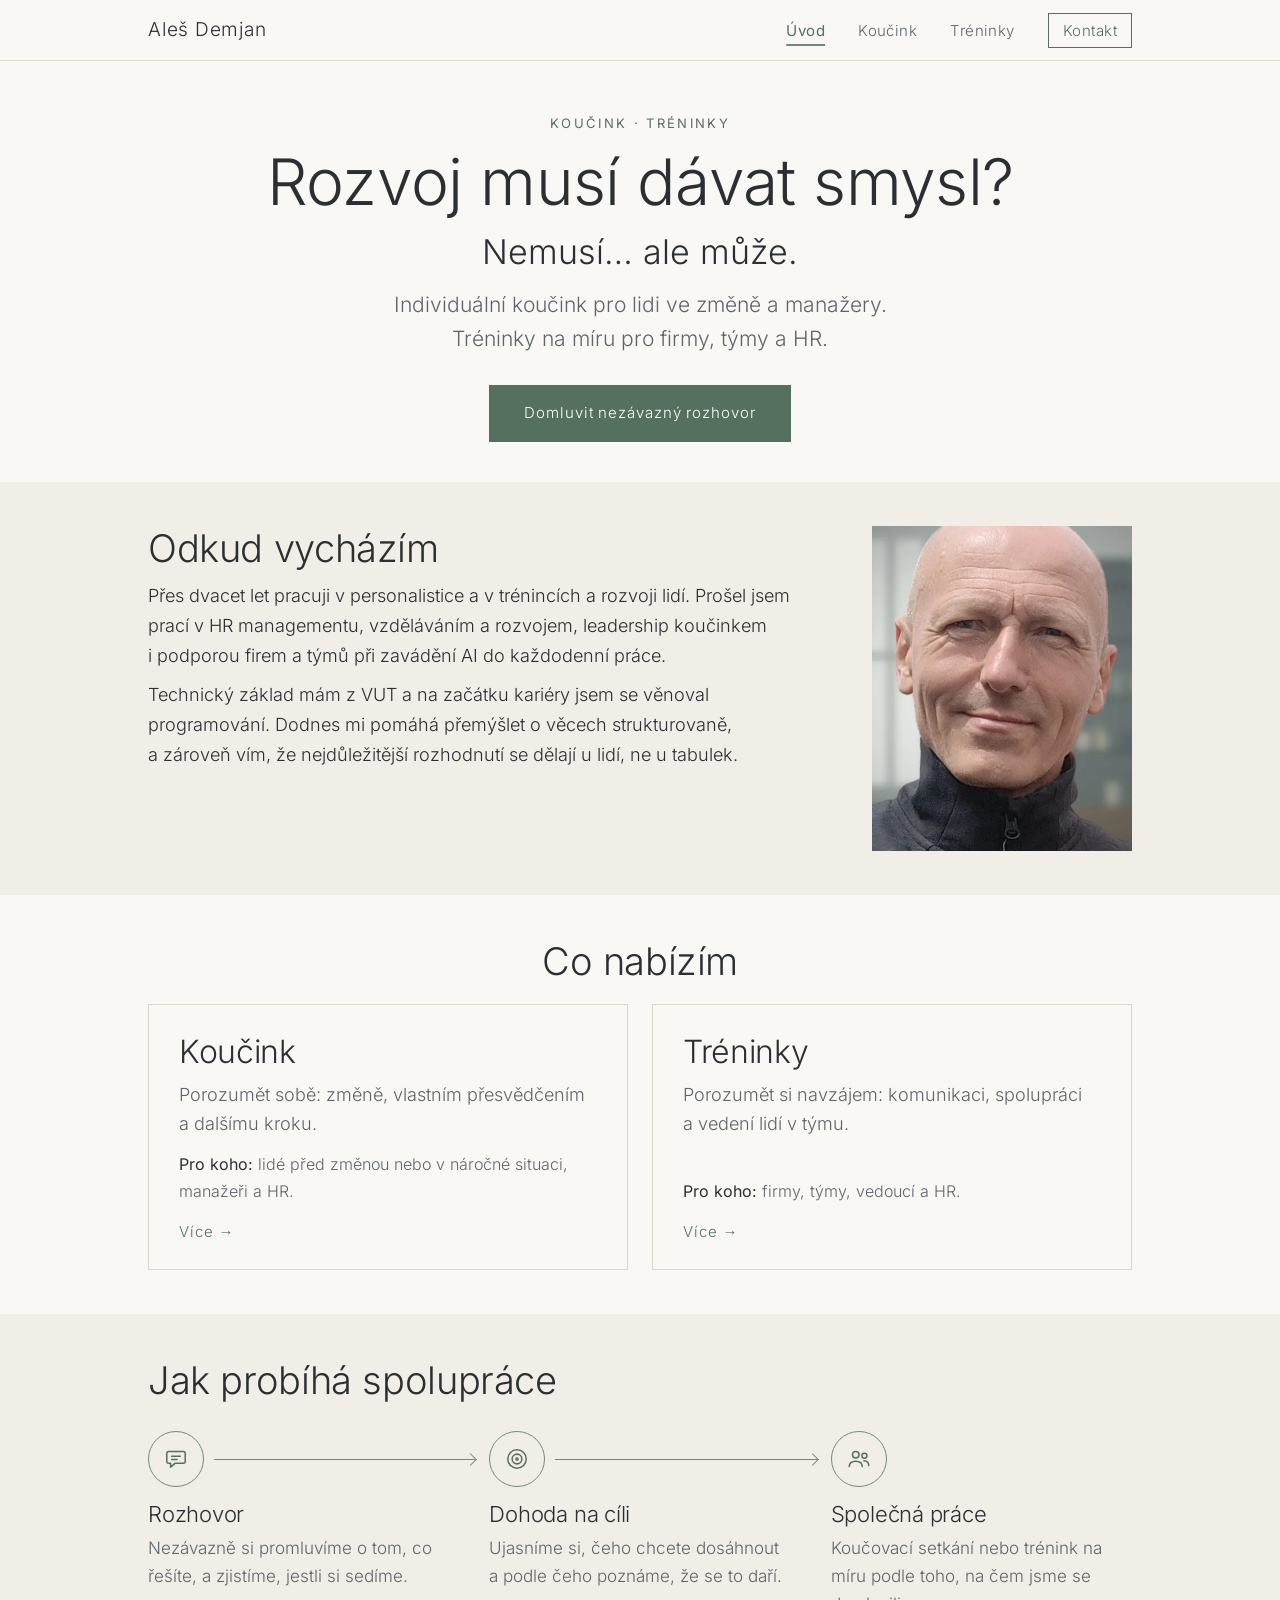
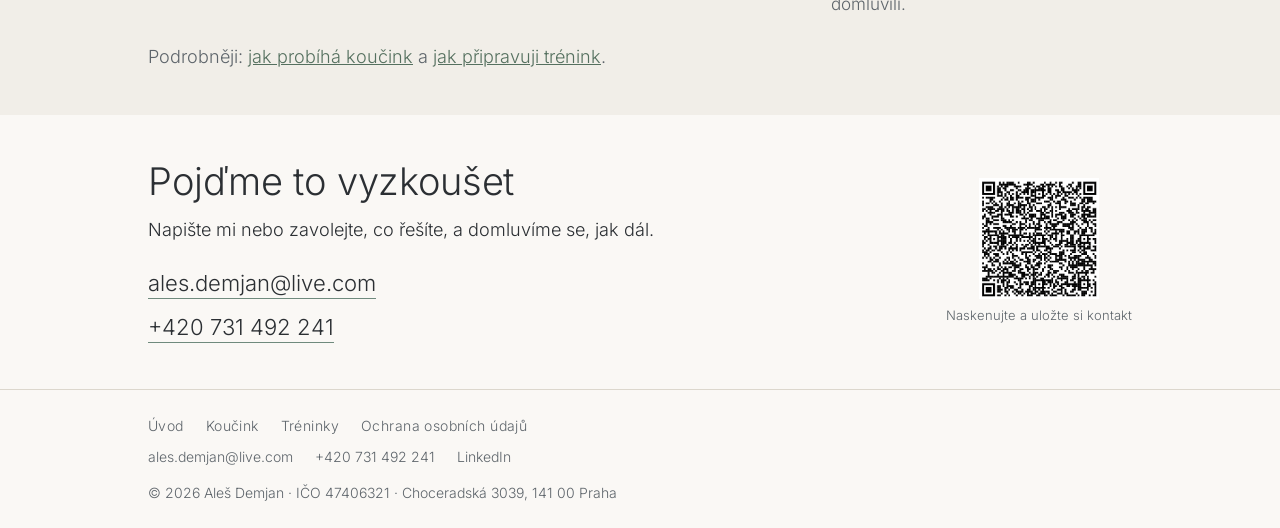
==== commit 332f16d9: "Úvod: odstraněno tlačítko Jak pracuji" ====
--- a/index.html
+++ b/index.html
@@ -87,7 +87,6 @@
       <p class="lead">Individuální koučink pro lidi ve změně a&nbsp;manažery. Tréninky na míru pro firmy, týmy a&nbsp;HR.</p>
       <div class="cta">
         <a class="btn btn-primary" href="#kontakt">Domluvit nezávazný rozhovor</a>
-        <a class="btn" href="/koucink">Jak pracuji</a>
       </div>
     </div>
   </section>
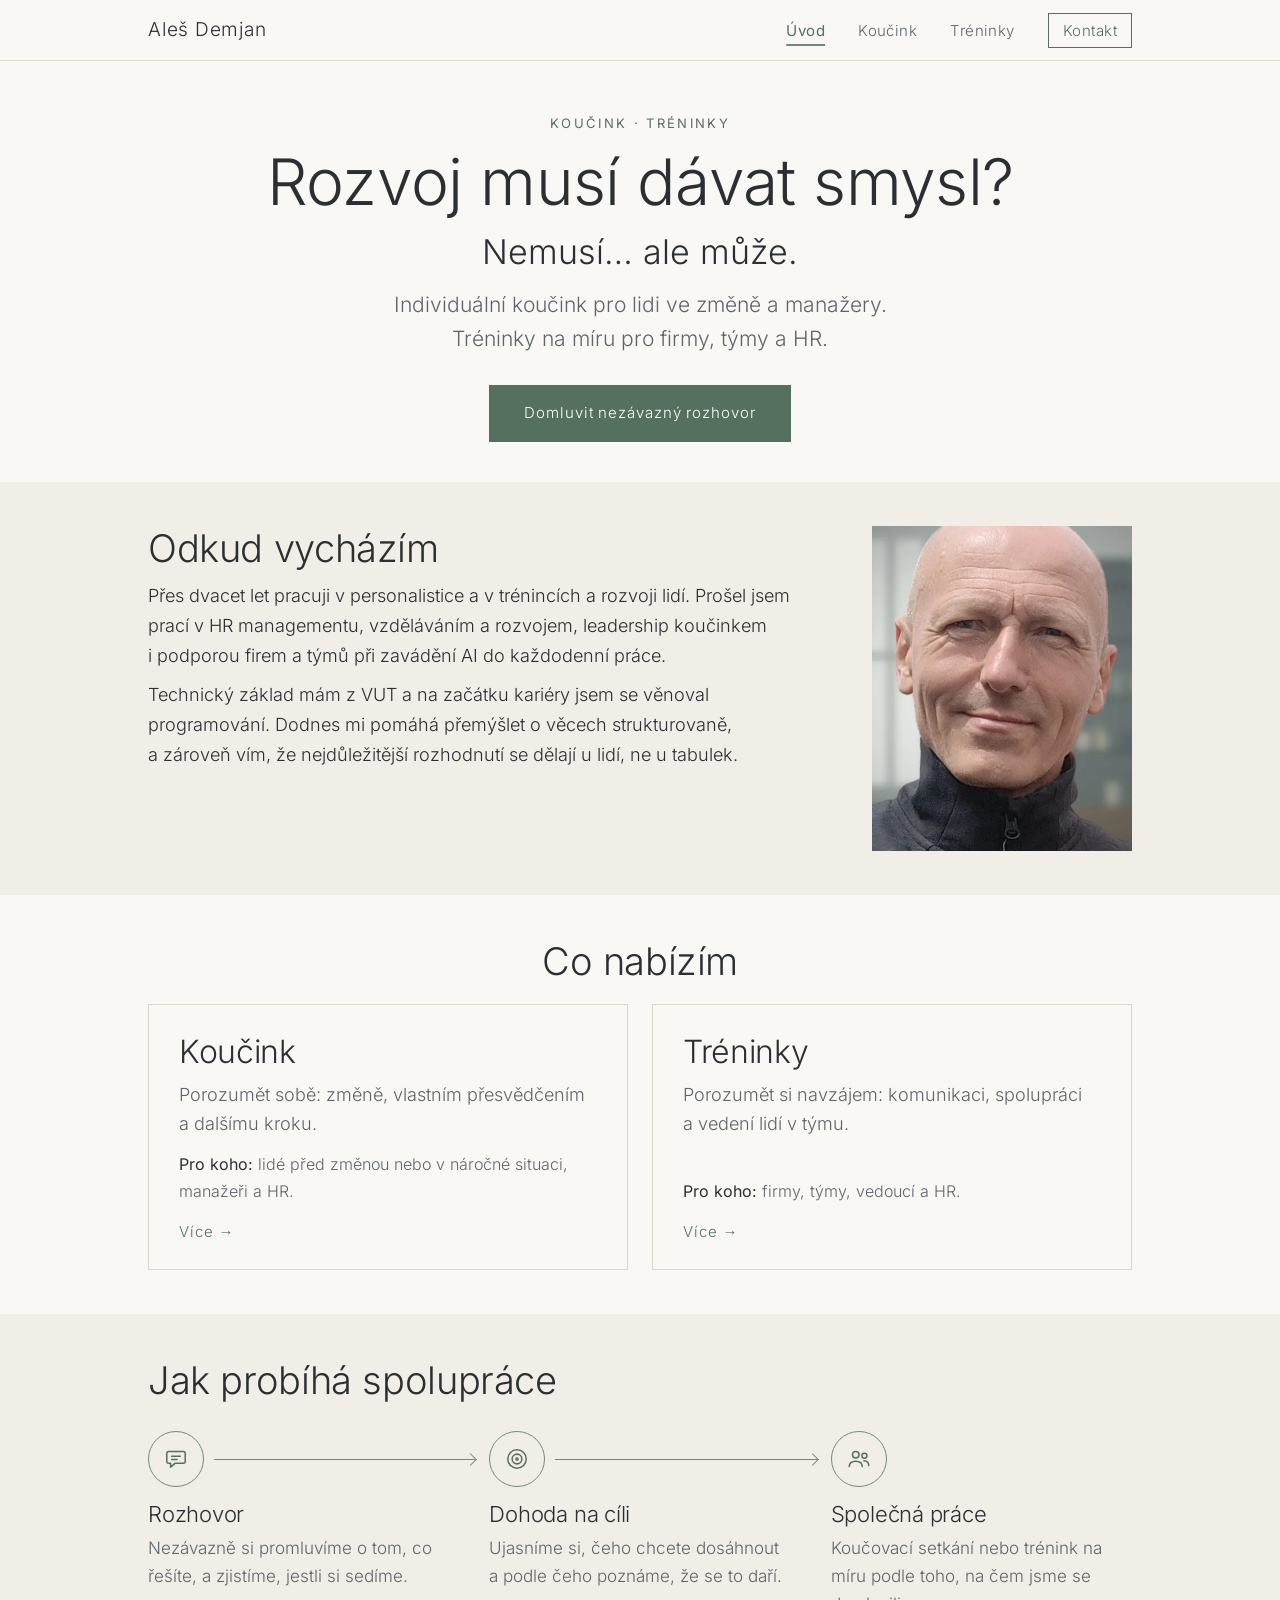
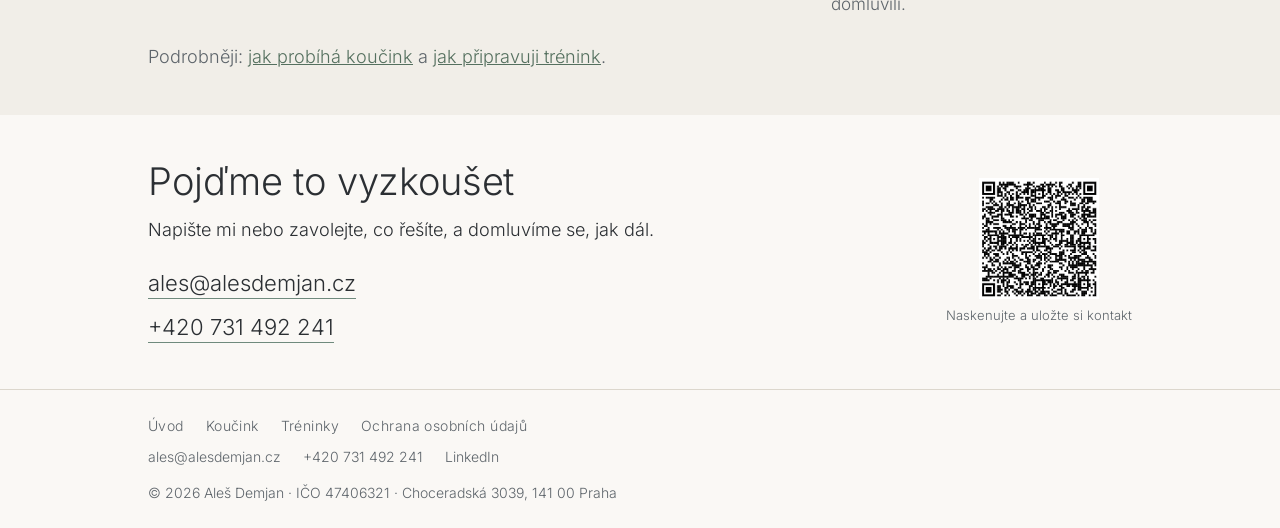
==== commit c4034374: "E-mail: ales.demjan@live.com nahrazen ales@alesdemjan.cz - HTML všech stránek včetně mailto, JSON-LD" ====
--- a/index.html
+++ b/index.html
@@ -32,7 +32,7 @@
       "name": "Aleš Demjan",
       "url": "https://alesdemjan.cz/",
       "image": "https://alesdemjan.cz/assets/img/foto.jpg",
-      "email": "mailto:ales.demjan@live.com",
+      "email": "mailto:ales@alesdemjan.cz",
       "telephone": "+420731492241",
       "jobTitle": "Kouč a lektor",
       "knowsAbout": ["koučink", "firemní tréninky", "soft skills", "leadership", "AI v práci"],
@@ -44,7 +44,7 @@
       "name": "Aleš Demjan – koučink a tréninky",
       "url": "https://alesdemjan.cz/",
       "image": "https://alesdemjan.cz/assets/img/og-uvod.jpg",
-      "email": "mailto:ales.demjan@live.com",
+      "email": "mailto:ales@alesdemjan.cz",
       "telephone": "+420731492241",
       "taxID": "47406321",
       "address": {
@@ -180,7 +180,7 @@
         <h2>Pojďme to vyzkoušet</h2>
         <p>Napište mi nebo zavolejte, co řešíte, a&nbsp;domluvíme se, jak dál.</p>
         <div class="contact-lines">
-          <div><a href="mailto:ales.demjan@live.com">ales.demjan@live.com</a></div>
+          <div><a href="mailto:ales@alesdemjan.cz">ales@alesdemjan.cz</a></div>
           <div><a href="tel:+420731492241">+420&nbsp;731&nbsp;492&nbsp;241</a></div>
         </div>
       </div>
@@ -203,7 +203,7 @@
       <a href="/zasady-ochrany-osobnich-udaju">Ochrana osobních údajů</a>
     </nav>
     <div class="foot-contact">
-      <a href="mailto:ales.demjan@live.com">ales.demjan@live.com</a>
+      <a href="mailto:ales@alesdemjan.cz">ales@alesdemjan.cz</a>
       <a href="tel:+420731492241">+420&nbsp;731&nbsp;492&nbsp;241</a>
       <a href="https://www.linkedin.com/in/alesdemjan/" rel="me">LinkedIn</a>
     </div>
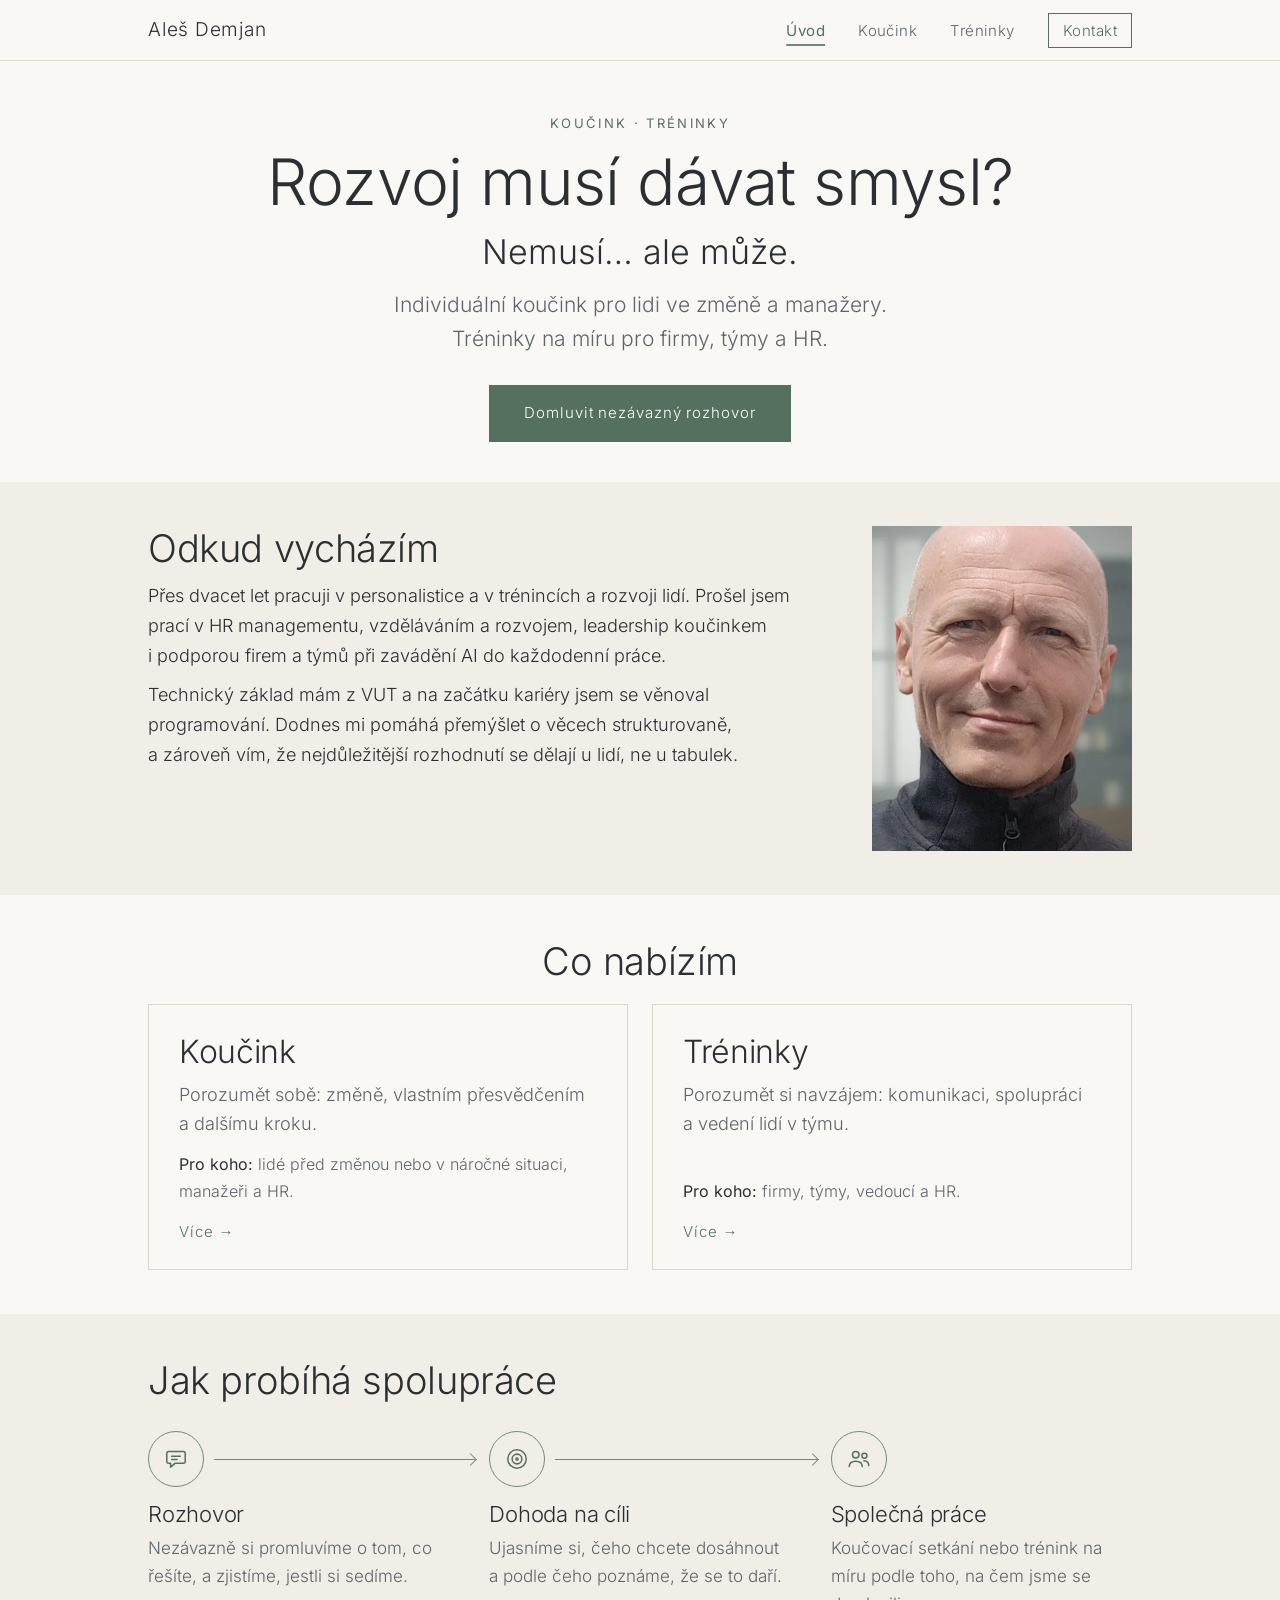
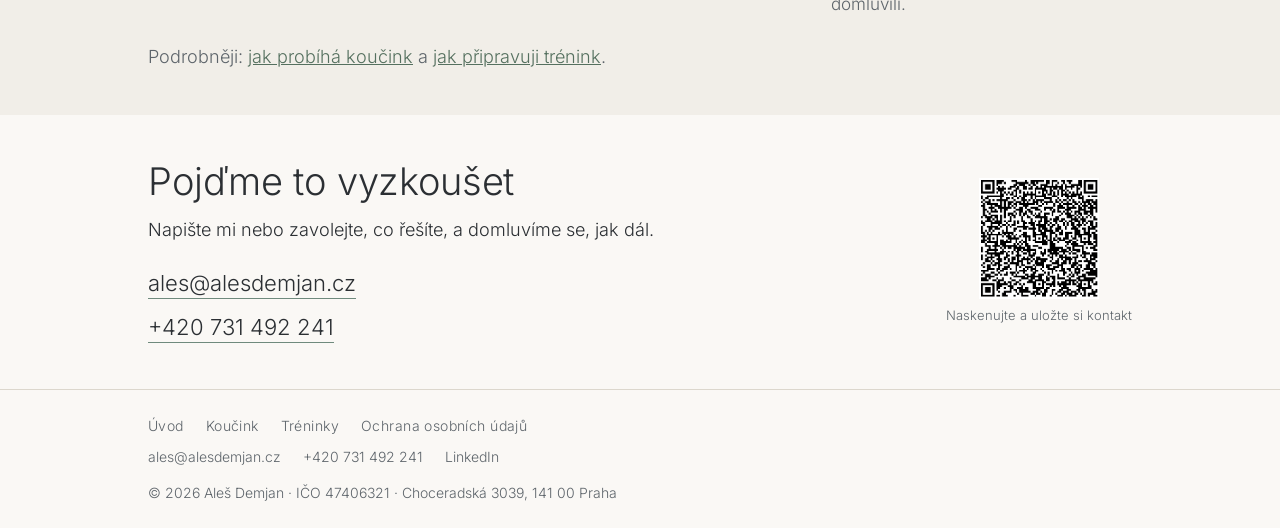
==== commit ba236035: "Úvod: ověřovací meta tag pro Seznam Webmaster" ====
--- a/index.html
+++ b/index.html
@@ -8,6 +8,7 @@
 <title>Aleš Demjan | Koučink a firemní tréninky na míru</title>
 <meta name="description" content="Individuální koučink při změně a v náročných situacích. Tréninky a workshopy na míru pro firmy, týmy, vedoucí a HR. Online i osobně.">
 <link rel="canonical" href="https://alesdemjan.cz/">
+<meta name="seznam-wmt" content="VszZhZxTPP70gEuI57TECxosbba6HKQv">
 <link rel="icon" href="/favicon.ico" sizes="32x32">
 <link rel="icon" href="/favicon.svg" type="image/svg+xml">
 <link rel="apple-touch-icon" href="/apple-touch-icon.png">
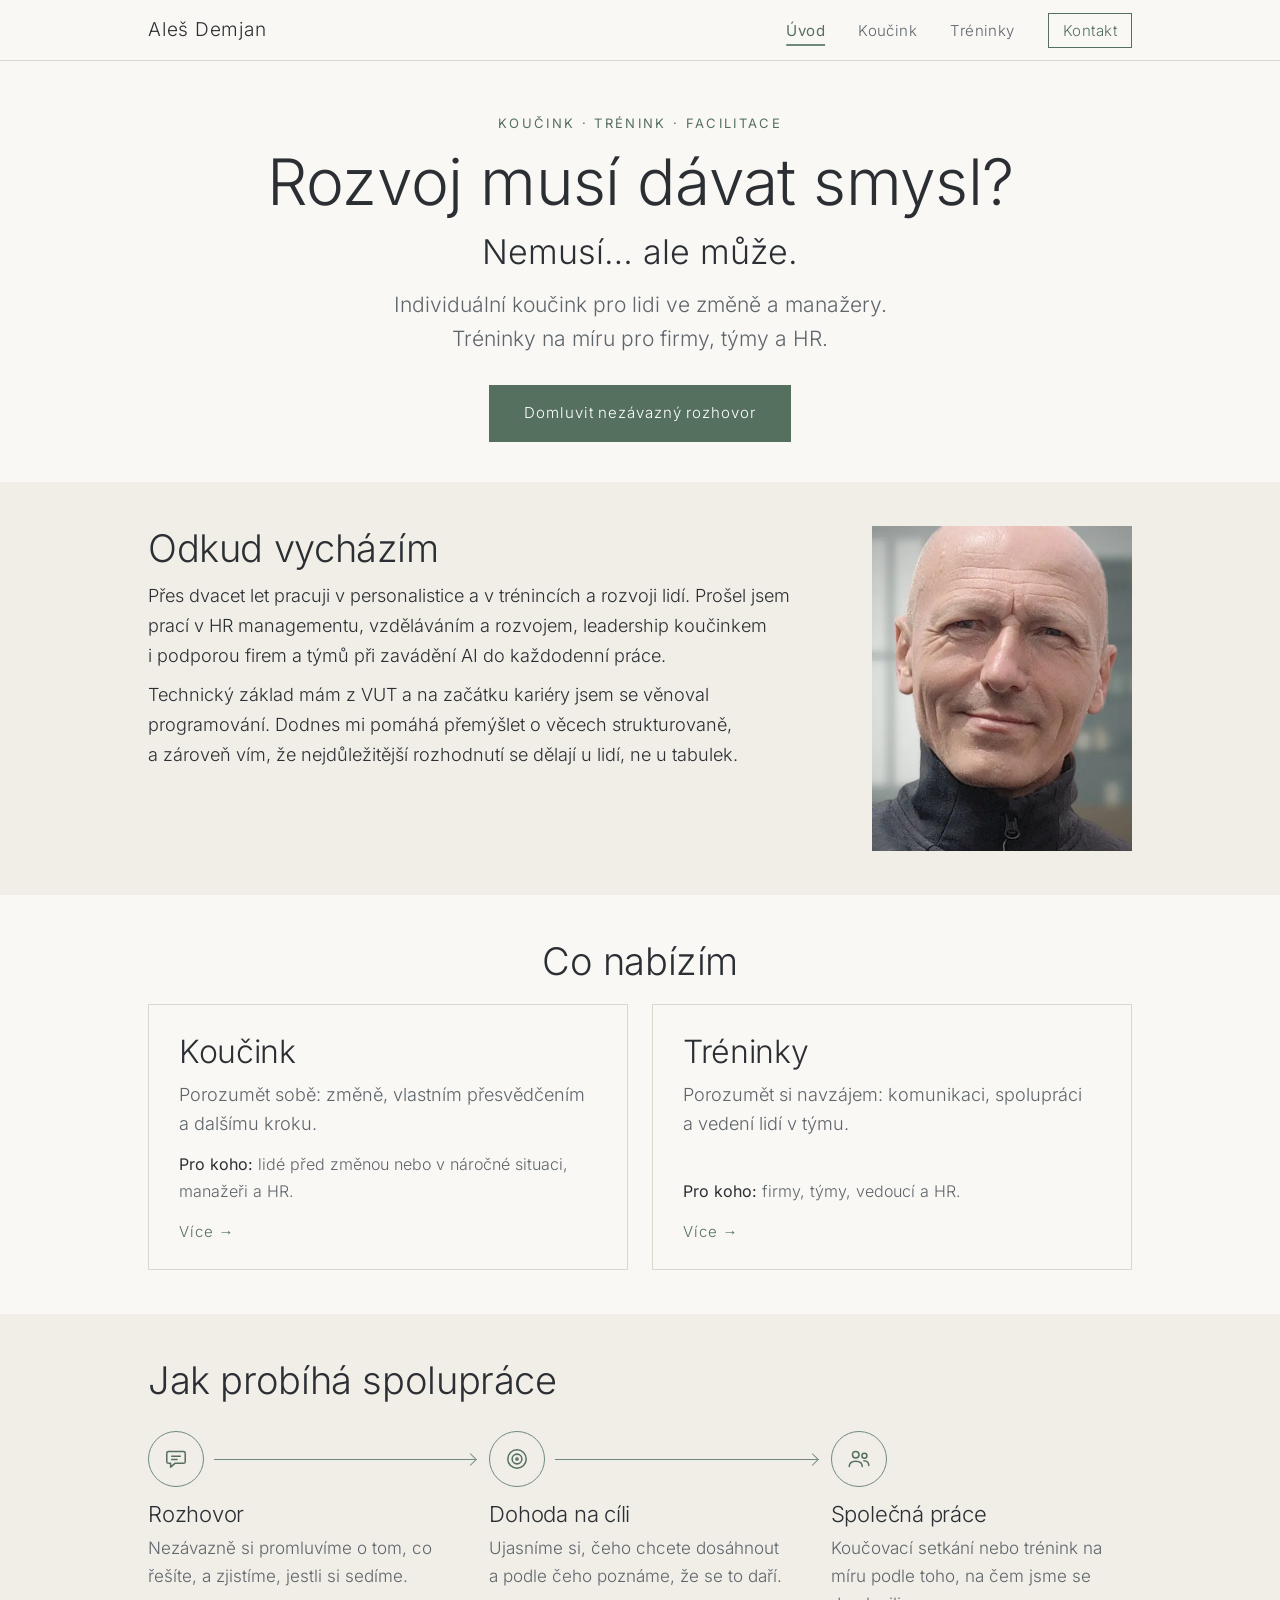
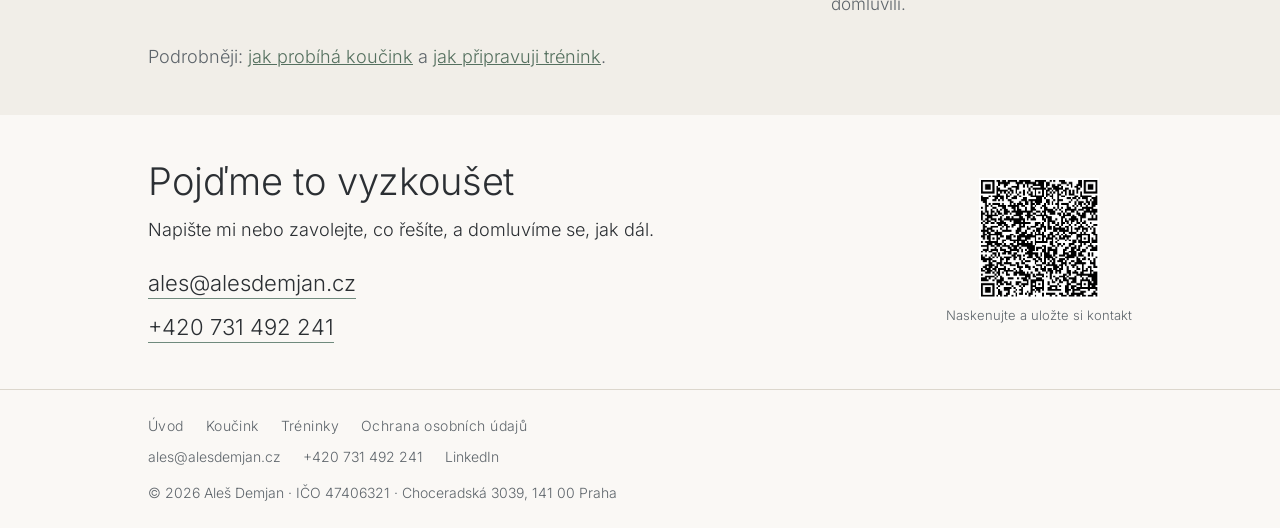
==== commit c55ab2ed: "Úvod a vizitka: Koučink · Trénink · Facilitace, titul Ing. - Úvod: nový text nad nadpisem v hero - k" ====
--- a/index.html
+++ b/index.html
@@ -82,7 +82,7 @@
 
   <section class="hero center">
     <div class="wrap">
-      <span class="eyebrow">Koučink · Tréninky</span>
+      <span class="eyebrow">Koučink · Trénink · Facilitace</span>
       <h1>Rozvoj musí dávat smysl?</h1>
       <p class="tagline">Nemusí… ale může.</p>
       <p class="lead">Individuální koučink pro lidi ve změně a&nbsp;manažery. Tréninky na míru pro firmy, týmy a&nbsp;HR.</p>
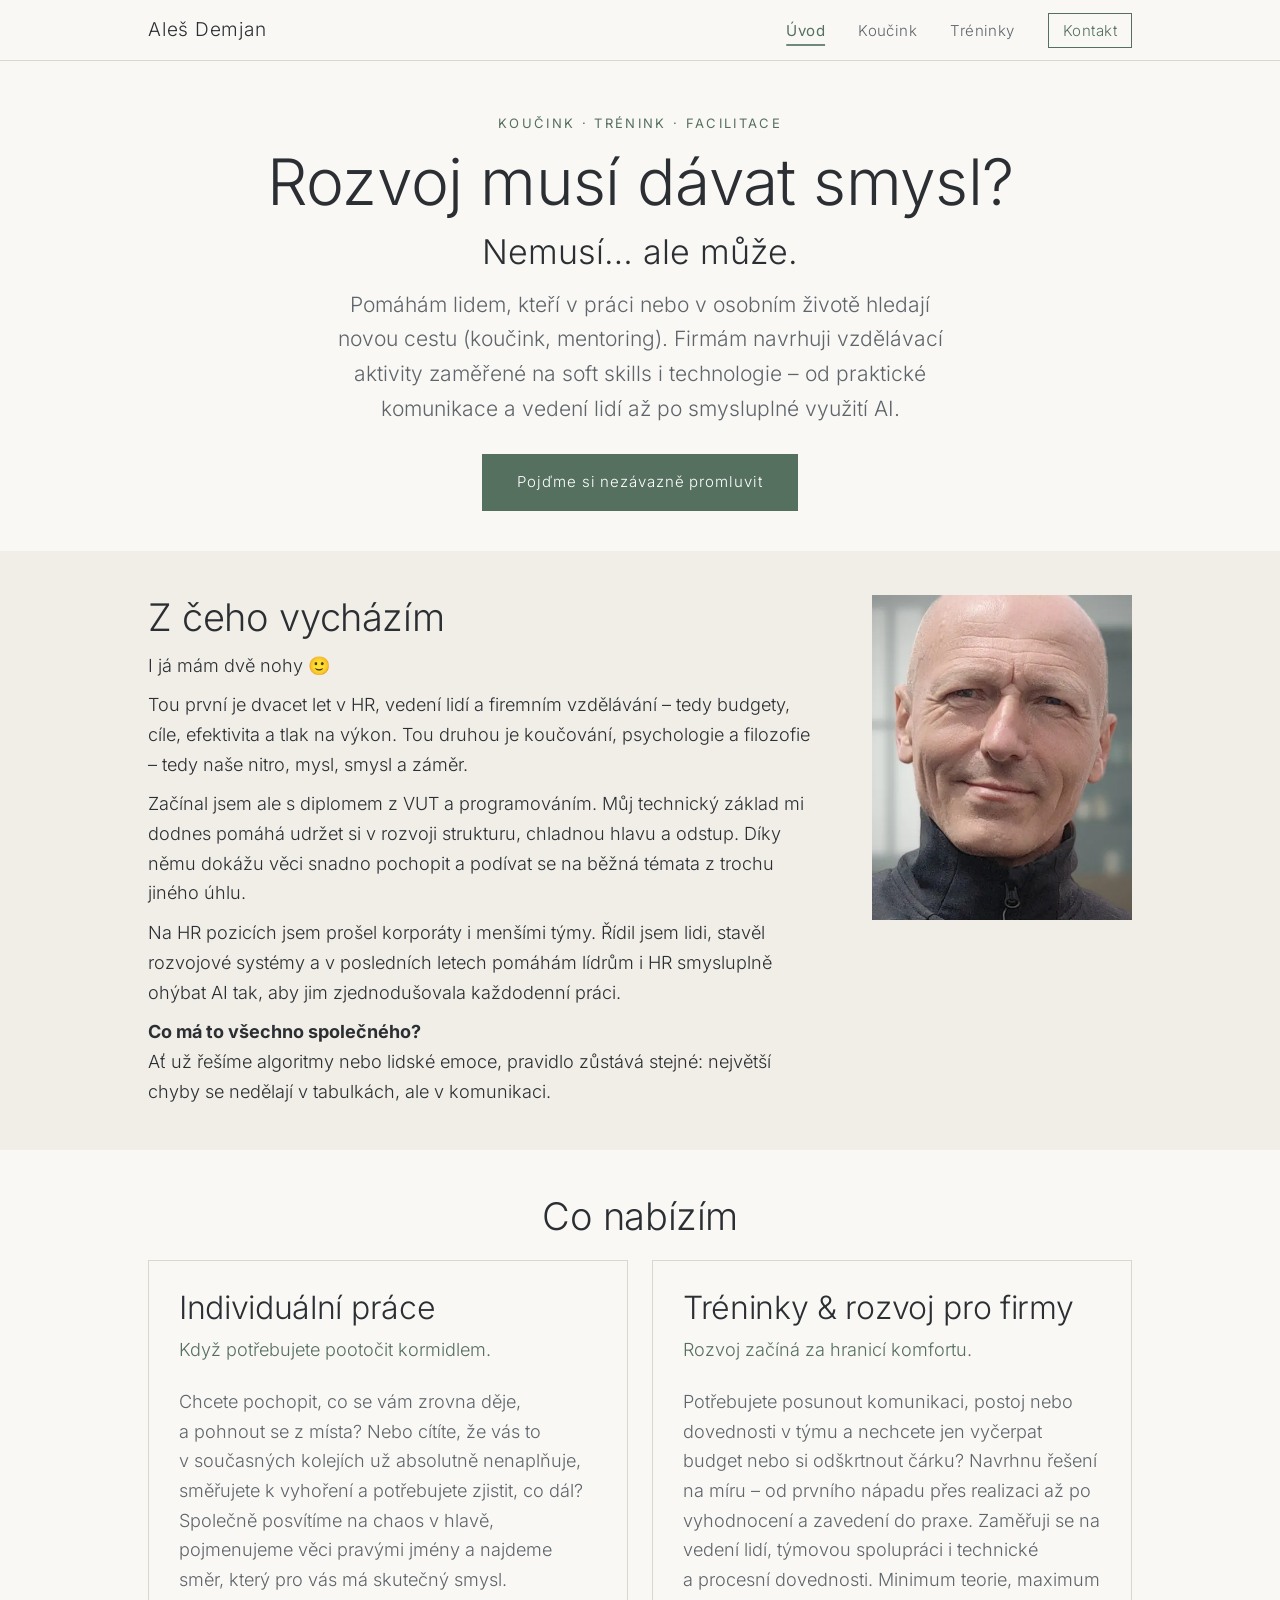
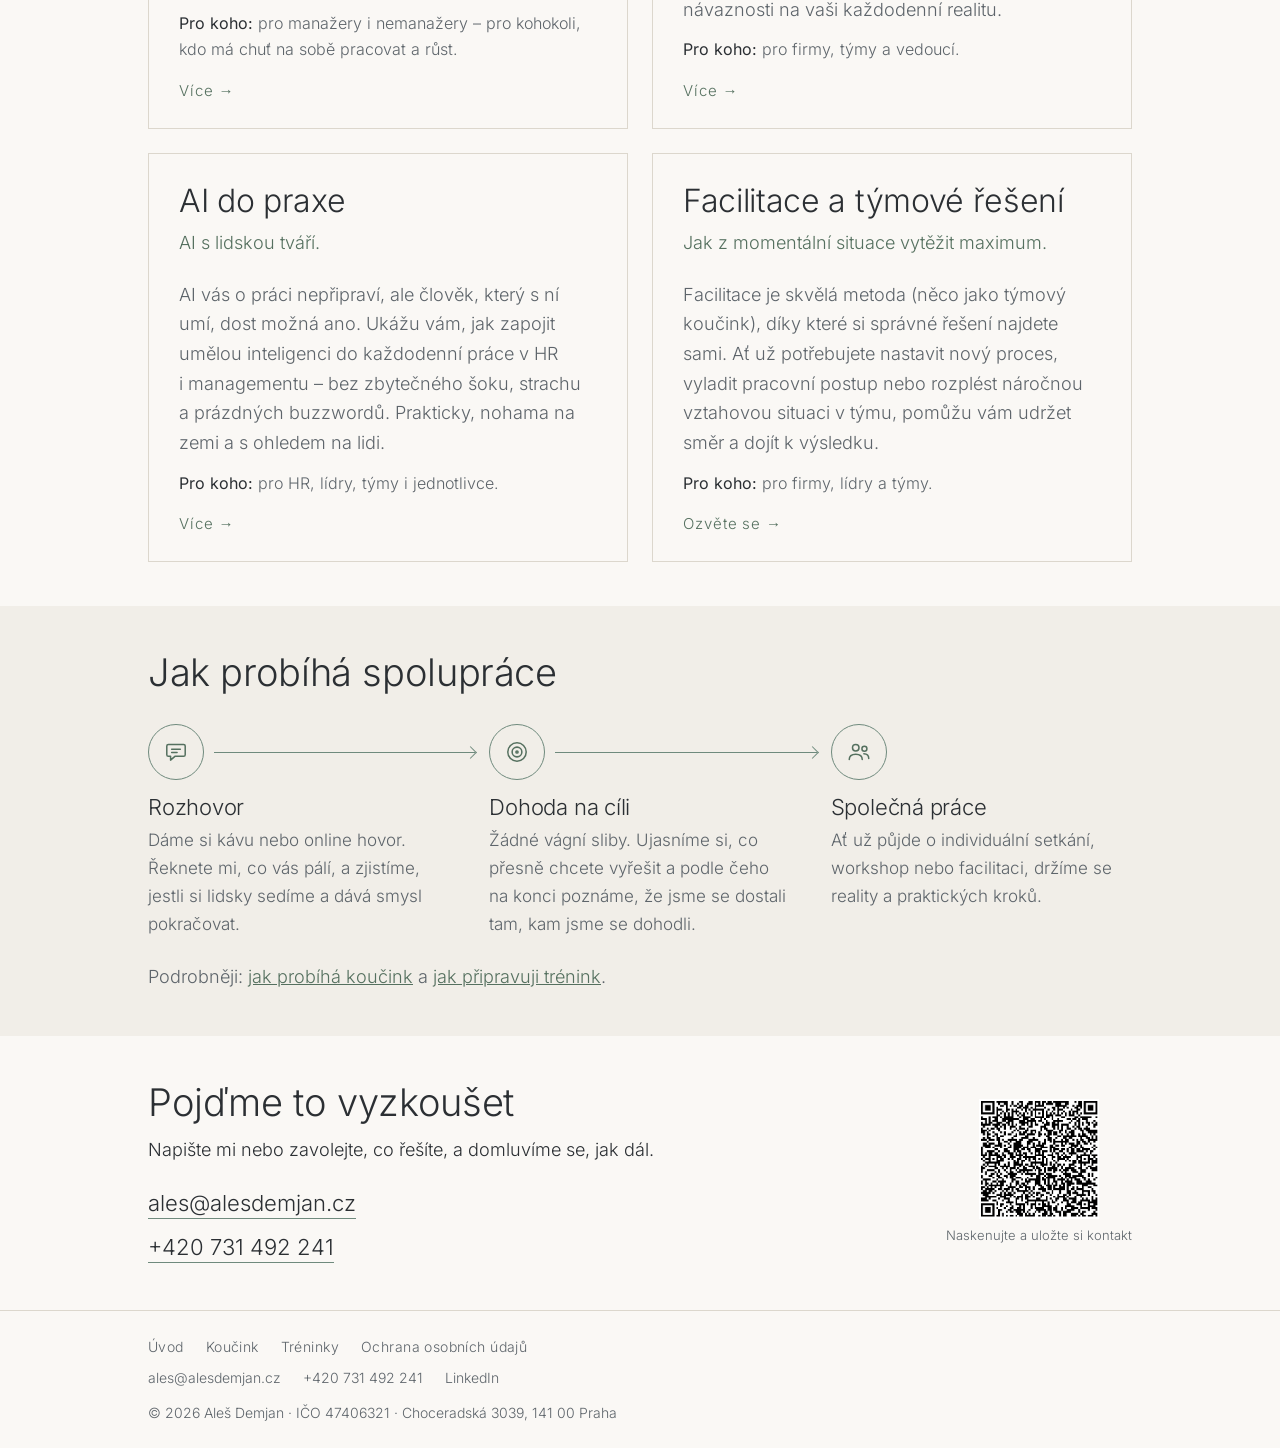
==== commit 3929a0b0: "Úvod: nové texty (hero, Z čeho vycházím, 4 služby, spolupráce) Co-Authored-By: Claude Opus 5.5 <nore" ====
--- a/index.html
+++ b/index.html
@@ -85,9 +85,9 @@
       <span class="eyebrow">Koučink · Trénink · Facilitace</span>
       <h1>Rozvoj musí dávat smysl?</h1>
       <p class="tagline">Nemusí… ale může.</p>
-      <p class="lead">Individuální koučink pro lidi ve změně a&nbsp;manažery. Tréninky na míru pro firmy, týmy a&nbsp;HR.</p>
+      <p class="lead">Pomáhám lidem, kteří v&nbsp;práci nebo v&nbsp;osobním životě hledají novou cestu (koučink, mentoring). Firmám navrhuji vzdělávací aktivity zaměřené na soft skills i&nbsp;technologie – od praktické komunikace a&nbsp;vedení lidí až po smysluplné využití AI.</p>
       <div class="cta">
-        <a class="btn btn-primary" href="#kontakt">Domluvit nezávazný rozhovor</a>
+        <a class="btn btn-primary" href="#kontakt">Pojďme si nezávazně promluvit</a>
       </div>
     </div>
   </section>
@@ -95,9 +95,12 @@
   <section id="o-mne" class="alt">
     <div class="wrap about">
       <div>
-        <h2>Odkud vycházím</h2>
-        <p>Přes dvacet let pracuji v&nbsp;personalistice a&nbsp;v&nbsp;trénincích a&nbsp;rozvoji lidí. Prošel jsem prací v&nbsp;HR managementu, vzděláváním a&nbsp;rozvojem, leadership koučinkem i&nbsp;podporou firem a&nbsp;týmů při zavádění AI do každodenní práce.</p>
-        <p>Technický základ mám z&nbsp;VUT a&nbsp;na začátku kariéry jsem se věnoval programování. Dodnes mi pomáhá přemýšlet o&nbsp;věcech strukturovaně, a&nbsp;zároveň vím, že nejdůležitější rozhodnutí se dělají u&nbsp;lidí, ne u&nbsp;tabulek.</p>
+        <h2>Z&nbsp;čeho vycházím</h2>
+        <p>I&nbsp;já mám dvě nohy 🙂</p>
+        <p>Tou první je dvacet let v&nbsp;HR, vedení lidí a&nbsp;firemním vzdělávání – tedy budgety, cíle, efektivita a&nbsp;tlak na výkon. Tou druhou je koučování, psychologie a&nbsp;filozofie – tedy naše nitro, mysl, smysl a&nbsp;záměr.</p>
+        <p>Začínal jsem ale s&nbsp;diplomem z&nbsp;VUT a&nbsp;programováním. Můj technický základ mi dodnes pomáhá udržet si v&nbsp;rozvoji strukturu, chladnou hlavu a&nbsp;odstup. Díky němu dokážu věci snadno pochopit a&nbsp;podívat se na běžná témata z&nbsp;trochu jiného úhlu.</p>
+        <p>Na HR pozicích jsem prošel korporáty i&nbsp;menšími týmy. Řídil jsem lidi, stavěl rozvojové systémy a&nbsp;v&nbsp;posledních letech pomáhám lídrům i&nbsp;HR smysluplně ohýbat AI tak, aby jim zjednodušovala každodenní práci.</p>
+        <p class="about-point"><strong>Co má to všechno společného?</strong><br>Ať už řešíme algoritmy nebo lidské emoce, pravidlo zůstává stejné: největší chyby se nedělají v&nbsp;tabulkách, ale v&nbsp;komunikaci.</p>
       </div>
       <div class="photo">
         <img src="assets/img/foto-900.webp" fetchpriority="high" srcset="assets/img/foto-450.webp 450w, assets/img/foto-900.webp 900w" sizes="(max-width: 760px) 280px, 260px" alt="Aleš Demjan" width="900" height="1125">
@@ -110,16 +113,32 @@
       <h2 class="center">Co nabízím</h2>
       <div class="paths">
         <a class="path" href="/koucink">
-          <h3>Koučink</h3>
-          <p>Porozumět sobě: změně, vlastním přesvědčením a&nbsp;dalšímu kroku.</p>
-          <p class="for"><strong>Pro koho:</strong> lidé před změnou nebo v&nbsp;náročné situaci, manažeři a&nbsp;HR.</p>
+          <h3>Individuální práce</h3>
+          <p class="path-sub">Když potřebujete pootočit kormidlem.</p>
+          <p>Chcete pochopit, co se vám zrovna děje, a&nbsp;pohnout se z&nbsp;místa? Nebo cítíte, že vás to v&nbsp;současných kolejích už absolutně nenaplňuje, směřujete k&nbsp;vyhoření a&nbsp;potřebujete zjistit, co dál? Společně posvítíme na chaos v&nbsp;hlavě, pojmenujeme věci pravými jmény a&nbsp;najdeme směr, který pro vás má skutečný smysl.</p>
+          <p class="for"><strong>Pro koho:</strong> pro manažery i&nbsp;nemanažery – pro kohokoli, kdo má chuť na sobě pracovat a&nbsp;růst.</p>
           <span class="more" aria-hidden="true">Více →</span>
         </a>
         <a class="path" href="/treninky">
-          <h3>Tréninky</h3>
-          <p>Porozumět si navzájem: komunikaci, spolupráci a&nbsp;vedení lidí v&nbsp;týmu.</p>
-          <p class="for"><strong>Pro koho:</strong> firmy, týmy, vedoucí a&nbsp;HR.</p>
+          <h3>Tréninky &amp; rozvoj pro firmy</h3>
+          <p class="path-sub">Rozvoj začíná za hranicí komfortu.</p>
+          <p>Potřebujete posunout komunikaci, postoj nebo dovednosti v&nbsp;týmu a&nbsp;nechcete jen vyčerpat budget nebo si odškrtnout čárku? Navrhnu řešení na míru – od prvního nápadu přes realizaci až po vyhodnocení a&nbsp;zavedení do praxe. Zaměřuji se na vedení lidí, týmovou spolupráci i&nbsp;technické a&nbsp;procesní dovednosti. Minimum teorie, maximum návaznosti na vaši každodenní realitu.</p>
+          <p class="for"><strong>Pro koho:</strong> pro firmy, týmy a&nbsp;vedoucí.</p>
           <span class="more" aria-hidden="true">Více →</span>
+        </a>
+        <a class="path" href="/treninky#prakticke-nastroje">
+          <h3>AI do praxe</h3>
+          <p class="path-sub">AI s&nbsp;lidskou tváří.</p>
+          <p>AI vás o&nbsp;práci nepřipraví, ale člověk, který s&nbsp;ní umí, dost možná ano. Ukážu vám, jak zapojit umělou inteligenci do každodenní práce v&nbsp;HR i&nbsp;managementu – bez zbytečného šoku, strachu a&nbsp;prázdných buzzwordů. Prakticky, nohama na zemi a&nbsp;s&nbsp;ohledem na lidi.</p>
+          <p class="for"><strong>Pro koho:</strong> pro HR, lídry, týmy i&nbsp;jednotlivce.</p>
+          <span class="more" aria-hidden="true">Více →</span>
+        </a>
+        <a class="path" href="#kontakt">
+          <h3>Facilitace a&nbsp;týmové řešení</h3>
+          <p class="path-sub">Jak z&nbsp;momentální situace vytěžit maximum.</p>
+          <p>Facilitace je skvělá metoda (něco jako týmový koučink), díky které si správné řešení najdete sami. Ať už potřebujete nastavit nový proces, vyladit pracovní postup nebo rozplést náročnou vztahovou situaci v&nbsp;týmu, pomůžu vám udržet směr a&nbsp;dojít k&nbsp;výsledku.</p>
+          <p class="for"><strong>Pro koho:</strong> pro firmy, lídry a&nbsp;týmy.</p>
+          <span class="more" aria-hidden="true">Ozvěte se →</span>
         </a>
       </div>
     </div>
@@ -132,17 +151,17 @@
         <li class="flow-step">
           <span class="flow-icon" aria-hidden="true"><svg viewBox="0 0 24 24"><path d="M5 5h14a1.5 1.5 0 0 1 1.5 1.5v8a1.5 1.5 0 0 1-1.5 1.5h-8l-4 3.5V16H5a1.5 1.5 0 0 1-1.5-1.5v-8A1.5 1.5 0 0 1 5 5z"/><path d="M8 9.5h8M8 12.5h5"/></svg></span>
           <h3>Rozhovor</h3>
-          <p>Nezávazně si promluvíme o&nbsp;tom, co řešíte, a&nbsp;zjistíme, jestli si sedíme.</p>
+          <p>Dáme si kávu nebo online hovor. Řeknete mi, co vás pálí, a&nbsp;zjistíme, jestli si lidsky sedíme a&nbsp;dává smysl pokračovat.</p>
         </li>
         <li class="flow-step">
           <span class="flow-icon" aria-hidden="true"><svg viewBox="0 0 24 24"><circle cx="12" cy="12" r="8.5"/><circle cx="12" cy="12" r="4.5"/><circle cx="12" cy="12" r="1"/></svg></span>
           <h3>Dohoda na cíli</h3>
-          <p>Ujasníme si, čeho chcete dosáhnout a&nbsp;podle čeho poznáme, že se to daří.</p>
+          <p>Žádné vágní sliby. Ujasníme si, co přesně chcete vyřešit a&nbsp;podle čeho na konci poznáme, že jsme se dostali tam, kam jsme se dohodli.</p>
         </li>
         <li class="flow-step">
           <span class="flow-icon" aria-hidden="true"><svg viewBox="0 0 24 24"><circle cx="9" cy="8" r="3"/><path d="M3 19c0-3.3 2.7-5 6-5s6 1.7 6 5"/><circle cx="17" cy="9" r="2.3"/><path d="M16.5 13.6c2.6.1 4.5 1.6 4.5 4.4"/></svg></span>
           <h3>Společná práce</h3>
-          <p>Koučovací setkání nebo trénink na míru podle toho, na čem jsme se domluvili.</p>
+          <p>Ať už půjde o&nbsp;individuální setkání, workshop nebo facilitaci, držíme se reality a&nbsp;praktických kroků.</p>
         </li>
       </ol>
       <p class="more-links">Podrobněji: <a href="/koucink#spoluprace">jak probíhá koučink</a> a <a href="/treninky#postup">jak připravuji trénink</a>.</p>
--- a/assets/style.css
+++ b/assets/style.css
@@ -212,6 +212,7 @@
 .path:hover { border-color: var(--accent-dark); }
 .path h3 { font-size: clamp(26px, 3vw, 32px); font-weight: 300; margin-bottom: 8px; }
 .path p { color: var(--ink-soft); flex: 1; }
+.path p.path-sub { flex: 0; margin: 0 0 12px; color: var(--accent-dark); font-size: 18px; }
 .path p.for { flex: 0; margin-top: 12px; font-size: 16px; }
 .path .for strong { font-weight: 400; color: var(--ink); }
 .path .more { margin-top: 16px; color: var(--accent-dark); font-size: 15px; letter-spacing: .06em; }
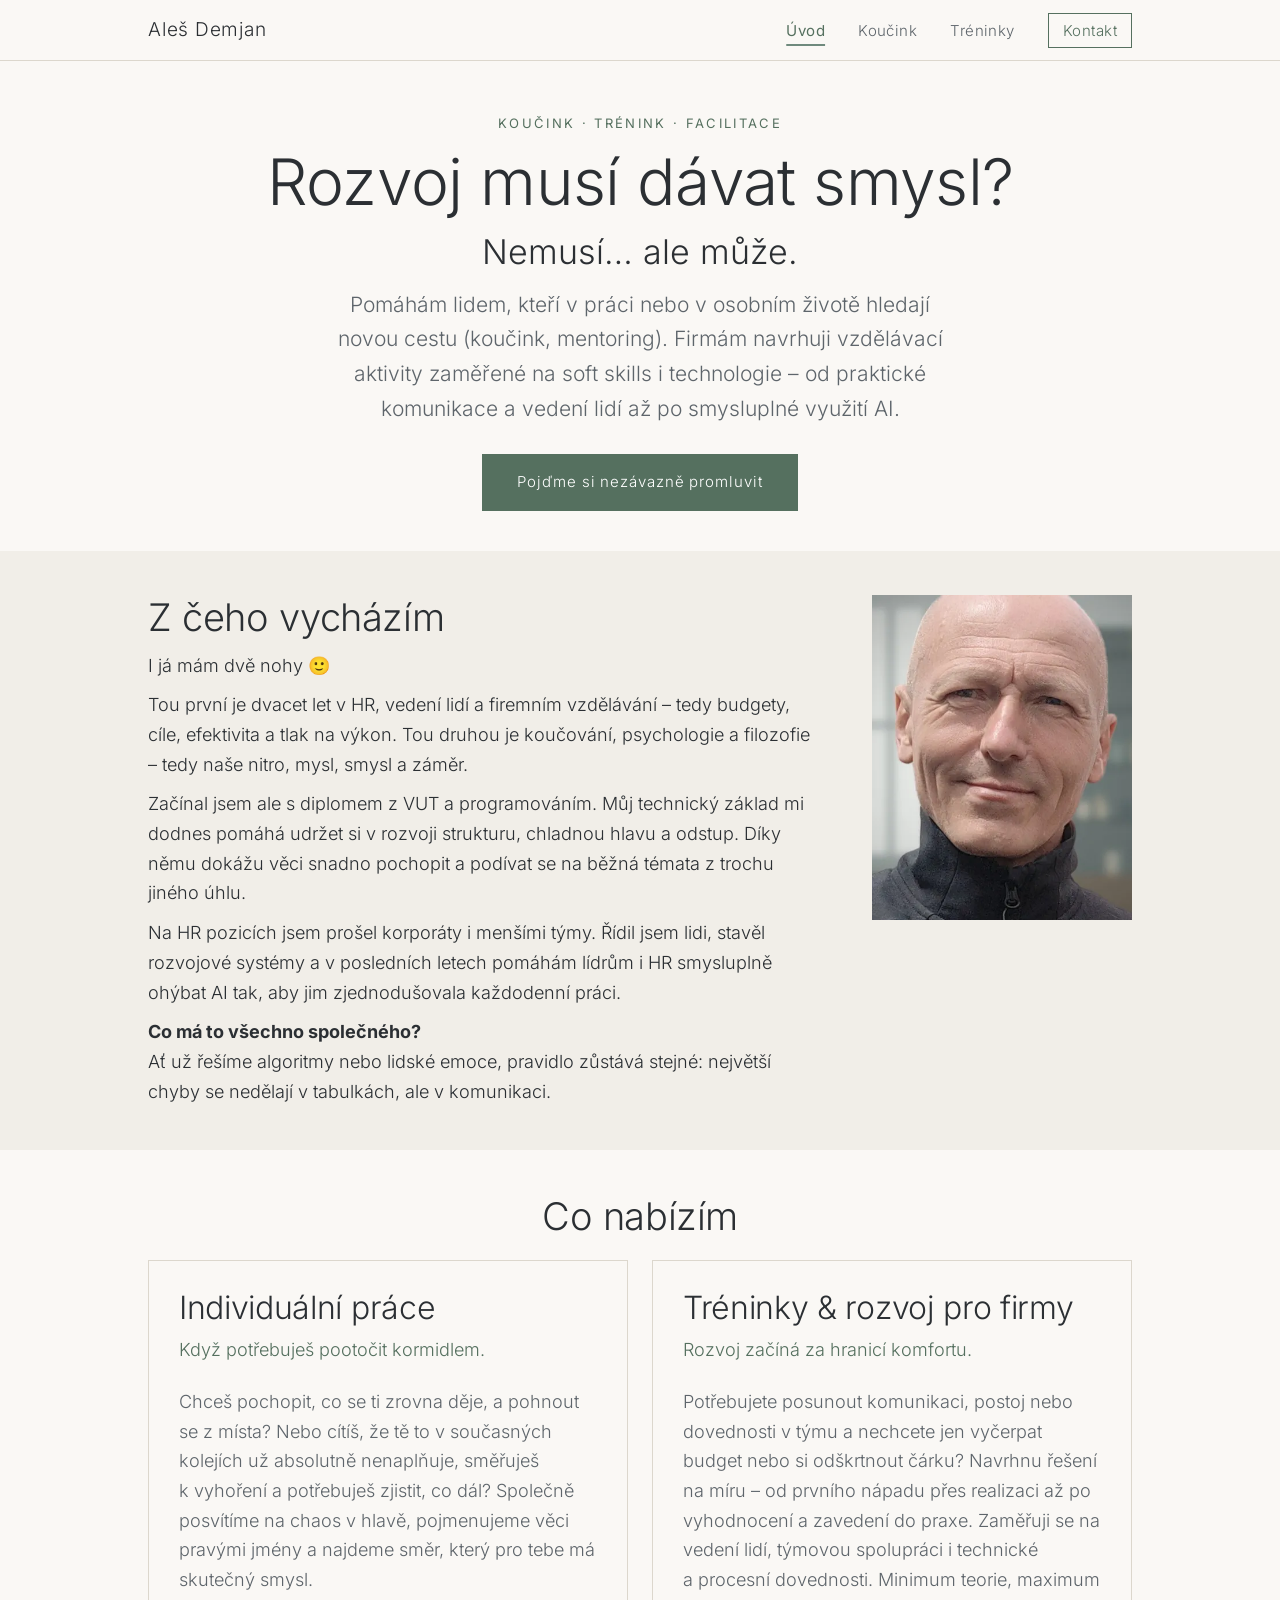
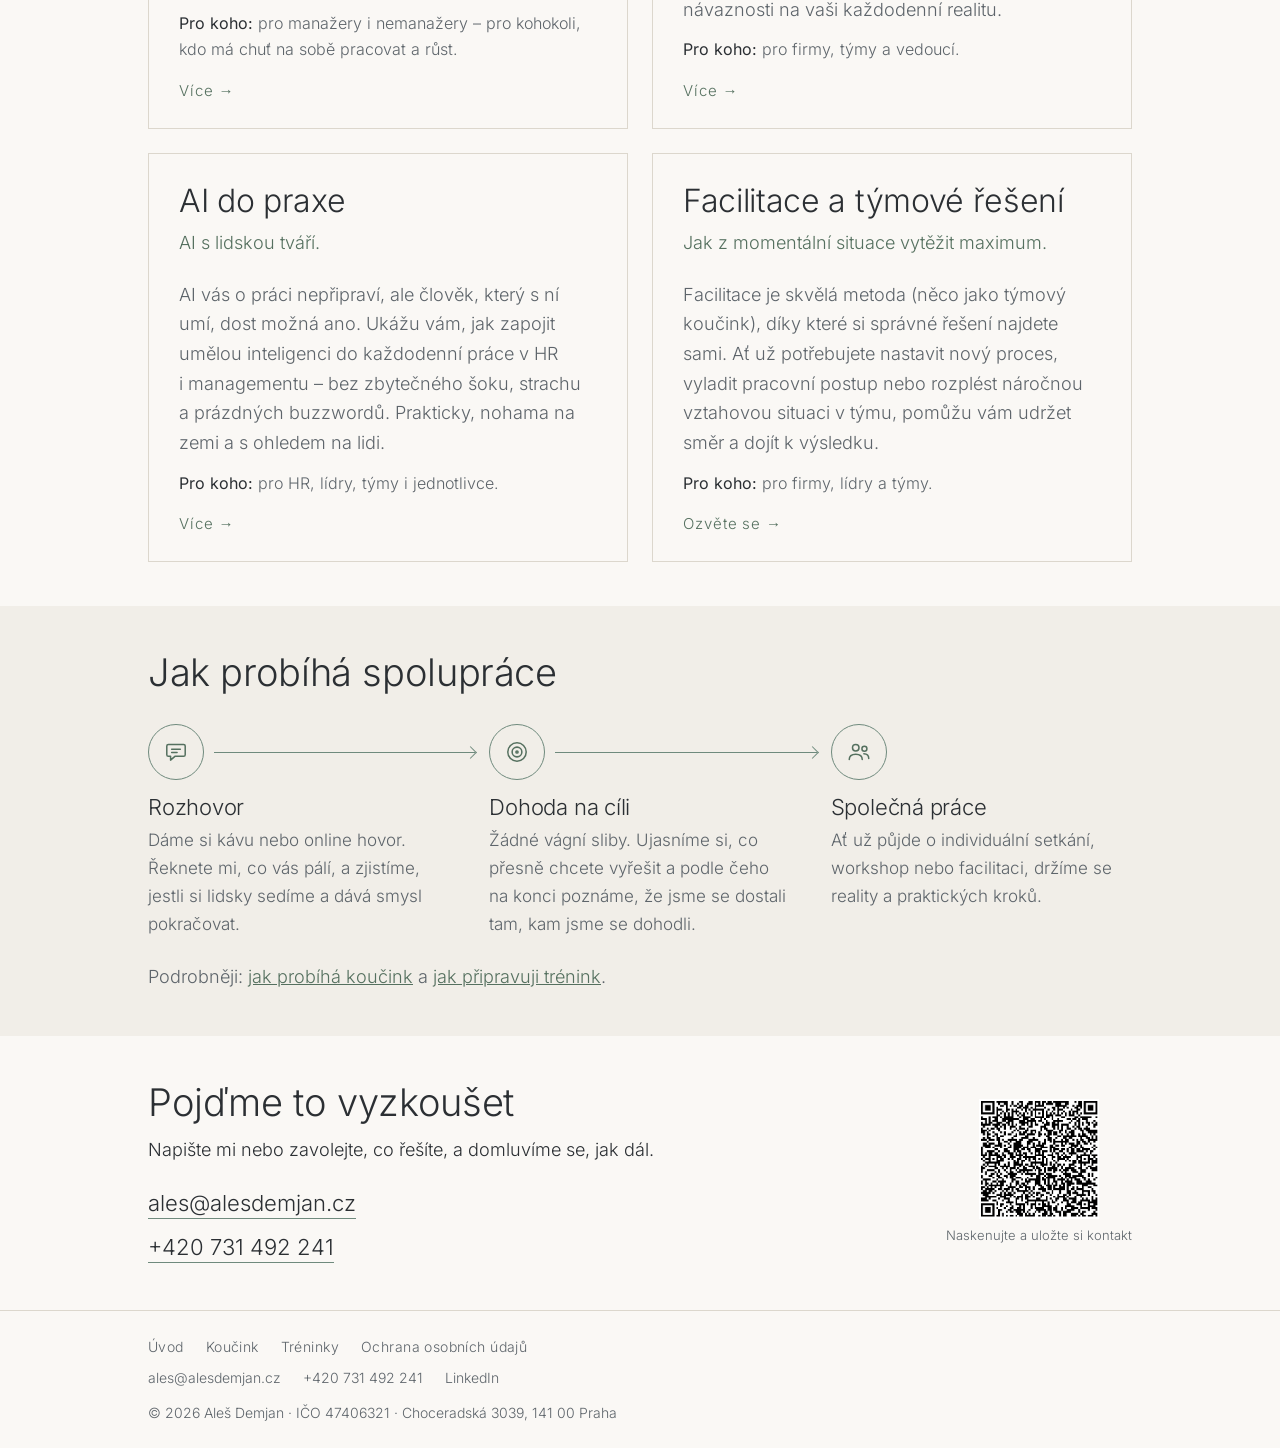
==== commit d19c3fe4: "Koučink: nový hero, Co je koučování, témata s ikonami; tykání u koučinku - Úvod: karta Individuální " ====
--- a/index.html
+++ b/index.html
@@ -114,8 +114,8 @@
       <div class="paths">
         <a class="path" href="/koucink">
           <h3>Individuální práce</h3>
-          <p class="path-sub">Když potřebujete pootočit kormidlem.</p>
-          <p>Chcete pochopit, co se vám zrovna děje, a&nbsp;pohnout se z&nbsp;místa? Nebo cítíte, že vás to v&nbsp;současných kolejích už absolutně nenaplňuje, směřujete k&nbsp;vyhoření a&nbsp;potřebujete zjistit, co dál? Společně posvítíme na chaos v&nbsp;hlavě, pojmenujeme věci pravými jmény a&nbsp;najdeme směr, který pro vás má skutečný smysl.</p>
+          <p class="path-sub">Když potřebuješ pootočit kormidlem.</p>
+          <p>Chceš pochopit, co se ti zrovna děje, a&nbsp;pohnout se z&nbsp;místa? Nebo cítíš, že tě to v&nbsp;současných kolejích už absolutně nenaplňuje, směřuješ k&nbsp;vyhoření a&nbsp;potřebuješ zjistit, co dál? Společně posvítíme na chaos v&nbsp;hlavě, pojmenujeme věci pravými jmény a&nbsp;najdeme směr, který pro tebe má skutečný smysl.</p>
           <p class="for"><strong>Pro koho:</strong> pro manažery i&nbsp;nemanažery – pro kohokoli, kdo má chuť na sobě pracovat a&nbsp;růst.</p>
           <span class="more" aria-hidden="true">Více →</span>
         </a>
--- a/assets/style.css
+++ b/assets/style.css
@@ -283,6 +283,14 @@
 .flow-step:last-child::after, .flow-step:last-child::before { display: none; }
 .flow-step p { color: var(--ink-soft); font-size: 17px; }
 .flow.three { grid-template-columns: repeat(3, 1fr); gap: 40px; }
+
+/* Koučink: témata s ikonami */
+.intro { font-size: 21px; max-width: 760px; }
+.themes { list-style: none; margin-top: 32px; display: grid; grid-template-columns: repeat(2, 1fr); gap: 36px 56px; }
+.theme { display: grid; grid-template-columns: 56px 1fr; grid-auto-rows: min-content; column-gap: 20px; }
+.theme .flow-icon { grid-row: 1 / span 2; margin-bottom: 0; }
+.theme h3 { font-size: 22px; margin: 4px 0 6px; }
+.theme p { color: var(--ink-soft); font-size: 17px; }
 .flow.three .flow-step::after { right: -26px; }
 .flow.three .flow-step::before { right: -26px; }
 
@@ -319,6 +327,11 @@
   .hero-treninky .hero-bg { object-position: 75% 6%; }
 }
 @media (max-width: 760px) {
+  .themes { grid-template-columns: 1fr; gap: 28px; }
+  .theme { grid-template-columns: 44px 1fr; column-gap: 16px; }
+  .theme .flow-icon { width: 44px; height: 44px; }
+  .theme .flow-icon svg { width: 22px; height: 22px; }
+  .intro { font-size: 19px; }
   section { padding: 32px 0; }
   .hero { padding: 36px 0 28px; }
   .hero-photo { padding: 48px 0 44px; }
